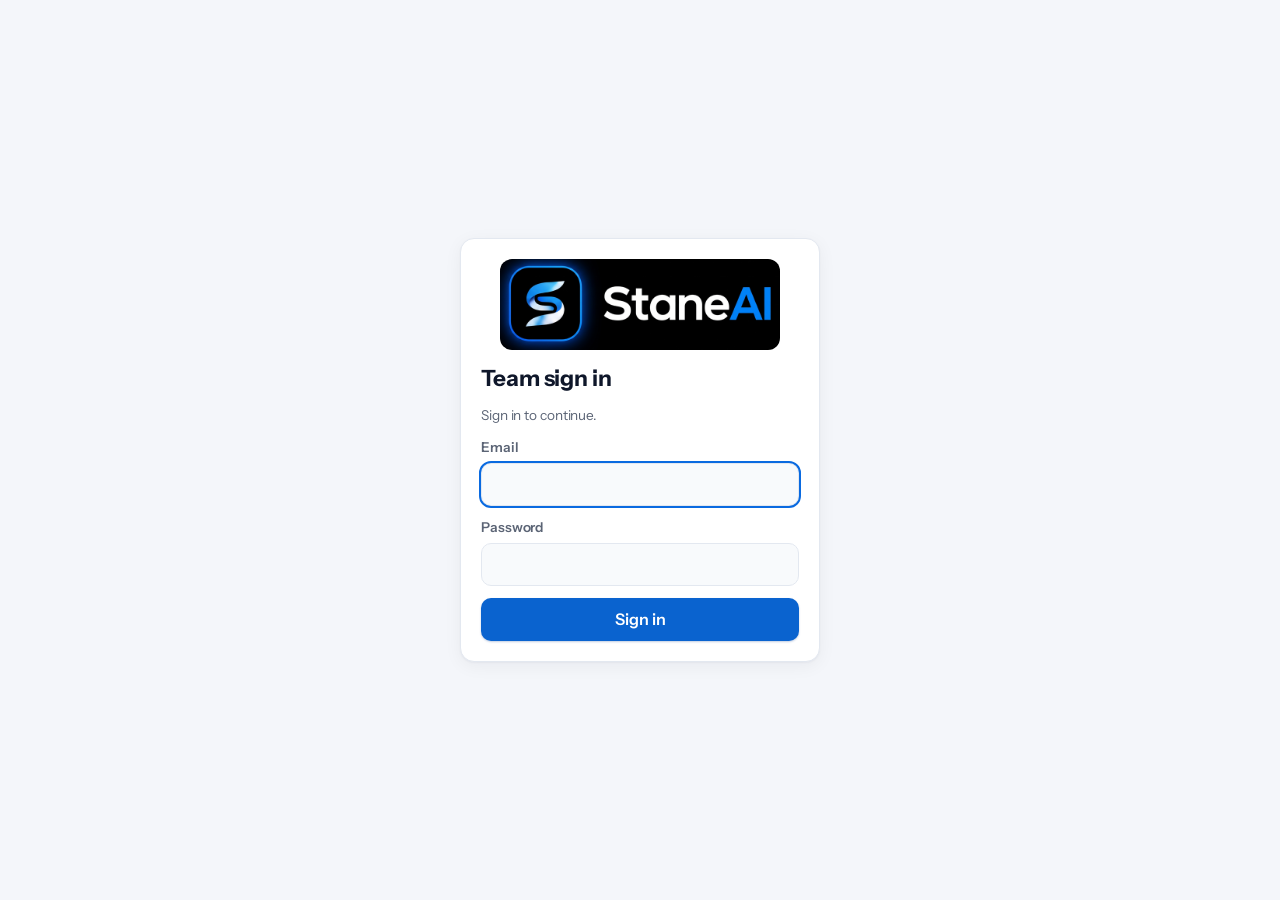
==== index.html @ ad6c3fd1 "Expenses: downloadable receipt per transaction and 60/40 partners split - Receipt button on every ex" ====
<!doctype html>
<html lang="en" data-page="admin" class="locked">
<head>
  <meta charset="utf-8">
  <meta name="viewport" content="width=device-width, initial-scale=1">
  <meta name="robots" content="noindex, nofollow">
  <title>Stane AI Team</title>
  <link rel="icon" type="image/png" href="favicon.png">
  <link rel="apple-touch-icon" href="apple-touch-icon.png">
  <meta name="theme-color" content="#030508">
  <link rel="preconnect" href="https://fonts.googleapis.com">
  <link rel="preconnect" href="https://fonts.gstatic.com" crossorigin>
  <link rel="stylesheet" href="https://fonts.googleapis.com/css2?family=Instrument+Sans:wght@400..700&display=swap">
  <link rel="stylesheet" href="style.css?v=35">
  <script src="team-key.js?v=35"></script>
  <script src="auth.js?v=35"></script>
</head>
<body>
  <header class="top">
    <div class="brand">
      <img src="logo-icon.png" alt="" width="44" height="44">
      <div>
        <h1>Stane AI Team</h1>
        <p class="tagline" id="todayLine"></p>
      </div>
    </div>
    <div class="stats">
      <div class="stat"><span class="stat-num" id="statCrossed">0</span><span class="stat-label">days crossed this month</span></div>
      <div class="stat"><span class="stat-num" id="statFixed">0</span><span class="stat-label">best fixed-task streak</span></div>
      <div class="stat"><span class="stat-num" id="statEnglish">0</span><span class="stat-label">English video streak</span></div>
    </div>
  </header>

  <nav class="tabs" role="tablist" aria-label="Sections">
    <button type="button" role="tab" id="tabBtnTeam" aria-controls="tabTeam" aria-selected="true" class="tab active">Assigned</button>
    <button type="button" role="tab" id="tabBtnBoard" aria-controls="tabBoard" aria-selected="false" class="tab">Team tasks</button>
    <button type="button" role="tab" id="tabBtnProjects" aria-controls="tabProjects" aria-selected="false" class="tab">Projects</button>
    <button type="button" role="tab" id="tabBtnLinks" aria-controls="tabLinks" aria-selected="false" class="tab">Company links</button>
    <button type="button" role="tab" id="tabBtnDocs" aria-controls="tabDocs" aria-selected="false" class="tab">Company documents</button>
    <button type="button" role="tab" id="tabBtnPartnerDocs" aria-controls="tabPartnerDocs" aria-selected="false" class="tab">Partners documents</button>
    <button type="button" role="tab" id="tabBtnKeys" aria-controls="tabKeys" aria-selected="false" class="tab">API keys</button>
    <button type="button" role="tab" id="tabBtnPrompts" aria-controls="tabPrompts" aria-selected="false" class="tab">Prompts</button>
    <button type="button" role="tab" id="tabBtnRepos" aria-controls="tabRepos" aria-selected="false" class="tab">GitHub</button>
    <button type="button" role="tab" id="tabBtnEmployees" aria-controls="tabEmployees" aria-selected="false" class="tab">Employees</button>
    <button type="button" role="tab" id="tabBtnInsta" aria-controls="tabInsta" aria-selected="false" class="tab">Instagram reference</button>
    <button type="button" role="tab" id="tabBtnIdeas" aria-controls="tabIdeas" aria-selected="false" class="tab">Ideas</button>
    <button type="button" role="tab" id="tabBtnExpenses" aria-controls="tabExpenses" aria-selected="false" class="tab">Expenses</button>
    <button type="button" role="tab" id="tabBtnSync" aria-controls="tabSync" aria-selected="false" class="tab">Sync</button>
    <span class="sync-chip off" id="syncChip">Sync off</span>
    <button type="button" role="tab" id="tabBtnCalendar" aria-controls="tabCalendar" aria-selected="false" class="tab tab-mini">Calendar</button>
    <button type="button" role="tab" id="tabBtnEnglish" aria-controls="tabEnglish" aria-selected="false" class="tab tab-mini">English</button>
  </nav>

  <p class="notice" id="notice" hidden></p>

  <!-- ===================== Calendar tab ===================== -->
  <main class="layout" id="tabCalendar" role="tabpanel" aria-labelledby="tabBtnCalendar" hidden>
    <section class="card calendar" aria-label="Calendar">
      <div class="cal-head">
        <button type="button" class="nav" id="prev" aria-label="Previous month">&#8249;</button>
        <h2 id="monthTitle"></h2>
        <button type="button" class="nav" id="next" aria-label="Next month">&#8250;</button>
        <button type="button" class="ghost-btn" id="goToday">Today</button>
      </div>
      <div class="weekdays" aria-hidden="true">
        <span>Sun</span><span>Mon</span><span>Tue</span><span>Wed</span><span>Thu</span><span>Fri</span><span>Sat</span>
      </div>
      <div class="grid" id="grid"></div>
    </section>

    <section class="card day" aria-label="Tasks for the selected day">
      <div class="day-head">
        <h2 id="dayTitle"></h2>
        <button type="button" class="cross-btn" id="crossBtn"></button>
      </div>
      <p class="hint" id="crossHint"></p>
      <div class="progress" aria-hidden="true"><div class="progress-bar" id="progressBar"></div></div>
      <p class="progress-text" id="progressText"></p>

      <h3>Fixed daily tasks</h3>
      <ul class="tasks" id="fixedList"></ul>
      <p class="empty" id="fixedEmpty">No fixed tasks yet. Add the things you want to do every day.</p>
      <form class="add" id="fixedForm" autocomplete="off">
        <input type="text" id="fixedInput" maxlength="200" placeholder="New fixed task (every day)" aria-label="New fixed daily task">
        <input type="time" id="fixedTime" aria-label="Time for the fixed task (optional)">
        <button type="submit">Add</button>
      </form>

      <h3>Tasks for this day</h3>
      <ul class="tasks" id="taskList"></ul>
      <p class="empty" id="empty">No tasks for this day yet.</p>
      <form class="add" id="addForm" autocomplete="off">
        <input type="text" id="taskInput" maxlength="200" placeholder="New task for this day" aria-label="New task for this day">
        <input type="time" id="taskTime" aria-label="Time for the task (optional)">
        <button type="submit">Add</button>
      </form>
    </section>
  </main>

  <!-- ===================== English tab ===================== -->
  <main class="layout" id="tabEnglish" role="tabpanel" aria-labelledby="tabBtnEnglish" hidden>
    <div class="col">
      <section class="card focus" aria-label="What to improve today">
        <h2>Improve today</h2>
        <p class="focus-from" id="focusFrom"></p>
        <p class="focus-text" id="focusText"></p>
        <p class="status" id="todayStatus"></p>
      </section>

      <section class="card" aria-label="Upload a video">
        <h2>Upload your speaking video</h2>
        <p class="hint">Speak for about 3 minutes, upload the video, then write what you should improve next time.</p>
        <form id="videoForm" class="video-form">
          <label>Date
            <input type="date" id="videoDate" required>
          </label>
          <label>Video file
            <input type="file" id="videoFile" accept="video/*">
          </label>
          <label>What to improve next time
            <textarea id="videoNotes" rows="4" maxlength="2000" placeholder="e.g. Speak slower. Stop saying 'basically'. Finish sentences."></textarea>
          </label>
          <div class="form-row">
            <button type="submit" class="primary-btn" id="videoSave">Save</button>
            <span class="form-msg" id="videoMsg" role="status"></span>
          </div>
        </form>
        <p class="hint" id="storageLine"></p>
      </section>
    </div>

    <section class="card" aria-label="Video history">
      <h2>History</h2>
      <ul class="history" id="history"></ul>
      <p class="empty" id="historyEmpty">No videos yet. Your first upload will appear here.</p>
    </section>
  </main>

  <!-- ===================== Team tab (admin) ===================== -->
  <main class="layout" id="tabTeam" role="tabpanel" aria-labelledby="tabBtnTeam">
    <div class="col">
      <section class="card" aria-label="Tasks assigned to you">
        <div class="card-head">
          <h2>Assigned to you</h2>
          <span class="count-pill"><strong id="tmMinePending">0</strong> pending</span>
        </div>
        <ul class="tasks" id="tmMineList"></ul>
        <p class="empty" id="tmMineEmpty">Nothing to do right now.</p>
        <h3>Done</h3>
        <ul class="tasks" id="tmMineDoneList"></ul>
        <p class="empty" id="tmMineDoneEmpty">Nothing finished yet.</p>
      </section>

      <section class="card" aria-label="Assign a task">
        <h2 id="tmAssignHead">Assign a task</h2>
        <form id="tmAssignForm" class="video-form" autocomplete="off">
          <label>Task
            <input type="text" id="tmAssignText" maxlength="200" placeholder="e.g. Finish the landing page copy" required>
          </label>
          <div class="field-row">
            <label>Due date (optional)
              <input type="date" id="tmAssignDue">
            </label>
            <label>Time (optional)
              <input type="time" id="tmAssignTime">
            </label>
          </div>
          <label>Details (optional)
            <textarea id="tmAssignNote" rows="2" maxlength="1000" placeholder="Anything they should know"></textarea>
          </label>
          <div class="form-row">
            <button type="submit" class="primary-btn">Assign</button>
          </div>
        </form>
      </section>

      <section class="card" aria-label="Tasks you assigned">
        <div class="card-head">
          <h2 id="tmSentHead">Assigned by you</h2>
          <span class="count-pill"><strong id="tmSentPending">0</strong> pending</span>
        </div>
        <ul class="tasks" id="tmSentList"></ul>
        <p class="empty" id="tmSentEmpty">No pending tasks.</p>
        <h3>Done</h3>
        <ul class="tasks" id="tmSentDoneList"></ul>
        <p class="empty" id="tmSentDoneEmpty">Nothing finished yet.</p>
      </section>
    </div>

    <div class="col">
      <section class="card" aria-label="Team sync">
        <h2>Team sync</h2>
        <p class="sync-status off" id="tmStatus" role="status"></p>
        <p class="hint">Tasks, ideas and expenses sync automatically for both of you after signing in.</p>
        <div class="form-row">
          <button type="button" class="ghost-btn" id="tmSyncNow" hidden>Sync now</button>
        </div>
      </section>

      <section class="card" aria-label="Names">
        <h2>Names</h2>
        <form id="tmNamesForm" class="video-form" autocomplete="off">
          <div class="field-row">
            <label>Your name
              <input type="text" id="tmNameAdmin" maxlength="40" placeholder="Admin">
            </label>
            <label>Partner's name
              <input type="text" id="tmNameMember" maxlength="40" placeholder="Partner">
            </label>
          </div>
          <div class="form-row">
            <button type="submit" class="primary-btn">Save names</button>
            <span class="form-msg" id="tmNamesMsg" role="status"></span>
          </div>
        </form>
      </section>
    </div>
  </main>

  <!-- ===================== Team tasks board ===================== -->
  <main class="ideas-wrap" id="tabBoard" role="tabpanel" aria-labelledby="tabBtnBoard" hidden>
    <section class="card board-add" aria-label="Add a team task">
      <h2>Add a team task</h2>
      <p class="hint">Both of you can add tasks here and change their status.</p>
      <form id="tmBoardForm" class="add board-form" autocomplete="off">
        <input type="text" id="tmBoardText" maxlength="200" placeholder="New team task" aria-label="New team task" required>
        <select id="tmBoardOwner" aria-label="Who will do it">
          <option value="both">Both</option>
          <option value="admin">Divyanshu</option>
          <option value="member">Mohit</option>
        </select>
        <input type="date" id="tmBoardDue" aria-label="Due date (optional)">
        <button type="submit">Add</button>
      </form>
    </section>
    <div class="board">
      <section class="card board-col todo" aria-labelledby="tmBoardHead_todo">
        <div class="card-head">
          <h2 id="tmBoardHead_todo">To do</h2>
          <span class="count-pill"><strong id="tmBoardTodoCount">0</strong></span>
        </div>
        <ul class="board-list" id="tmBoardTodo"></ul>
        <p class="empty" id="tmBoardTodoEmpty">Nothing here.</p>
      </section>
      <section class="card board-col doing" aria-labelledby="tmBoardHead_doing">
        <div class="card-head">
          <h2 id="tmBoardHead_doing">In progress</h2>
          <span class="count-pill"><strong id="tmBoardDoingCount">0</strong></span>
        </div>
        <ul class="board-list" id="tmBoardDoing"></ul>
        <p class="empty" id="tmBoardDoingEmpty">Nothing here.</p>
      </section>
      <section class="card board-col done" aria-labelledby="tmBoardHead_done">
        <div class="card-head">
          <h2 id="tmBoardHead_done">Done</h2>
          <span class="count-pill"><strong id="tmBoardDoneCount">0</strong></span>
        </div>
        <ul class="board-list" id="tmBoardDone"></ul>
        <p class="empty" id="tmBoardDoneEmpty">Nothing here.</p>
      </section>
    </div>
  </main>

  <!-- ===================== Projects ===================== -->
  <main class="ideas-wrap" id="tabProjects" role="tabpanel" aria-labelledby="tabBtnProjects" hidden>
    <div class="idea-filter" id="tmProjView" role="group" aria-label="Show">
      <button type="button" data-view="list" class="active" aria-pressed="true">Projects</button>
      <button type="button" data-view="tasks" aria-pressed="false">Project tasks</button>
    </div>
    <section class="card board-add" id="tmProjAddCard" aria-label="Projects">
      <div class="card-head">
        <h2>Projects</h2>
        <span class="count-pill"><strong id="tmProjCount">0</strong> projects</span>
      </div>
      <p class="hint" id="tmProjHint">Every project with its direct link. Open "Project tasks" to see and add tasks under each project.</p>
      <form id="tmProjForm" class="add board-form" autocomplete="off">
        <input type="text" id="tmProjName" maxlength="80" placeholder="New project name" aria-label="New project name" required>
        <input type="text" id="tmProjNote" maxlength="1000" placeholder="Description (optional)" aria-label="Description (optional)">
        <button type="submit">Add project</button>
      </form>
    </section>
    <div class="projects-grid" id="tmProjList"></div>
    <p class="empty" id="tmProjEmpty">No projects yet.</p>
  </main>

  <!-- ===================== Company links ===================== -->
  <main class="ideas-wrap" id="tabLinks" role="tabpanel" aria-labelledby="tabBtnLinks" hidden>
    <section class="card board-add" aria-label="Add a link">
      <div class="card-head">
        <h2>Company links</h2>
        <span class="count-pill"><strong id="tmLinkCount">0</strong> links</span>
      </div>
      <form id="tmLinkForm" class="add board-form" autocomplete="off">
        <input type="text" id="tmLinkTitle" maxlength="80" placeholder="Name, e.g. Instagram" aria-label="Link name" required>
        <input type="text" id="tmLinkUrl" maxlength="500" placeholder="https://…" aria-label="Link address" required>
        <input type="text" id="tmLinkGroup" maxlength="40" list="tmLinkGroups" placeholder="Group (optional)" aria-label="Group (optional)">
        <datalist id="tmLinkGroups"></datalist>
        <button type="submit">Add link</button>
      </form>
      <p class="form-msg" id="tmLinkMsg" role="status"></p>
    </section>
    <div class="links-grid" id="tmLinkList"></div>
    <p class="empty" id="tmLinkEmpty">No links yet. Add websites, social pages, tools and drives here.</p>
  </main>

  <!-- ===================== Documents ===================== -->
  <main class="layout docs-layout" id="tabDocs" role="tabpanel" aria-labelledby="tabBtnDocs" hidden>
    <section class="card" aria-label="Add a document">
      <h2>Add a company document</h2>
      <p class="hint">Upload a file (up to 10 MB), save a link, or write a note. Files are kept in your private team data on GitHub.</p>
      <form id="tmDocForm" class="video-form" autocomplete="off">
        <label>Title
          <input type="text" id="tmDocTitle" maxlength="120" placeholder="e.g. Company registration, Pitch deck" required>
        </label>
        <label>File (optional)
          <input type="file" id="tmDocFile">
        </label>
        <label>Link (optional)
          <input type="text" id="tmDocUrl" maxlength="500" placeholder="https://drive.google.com/…">
        </label>
        <label>Note (optional)
          <textarea id="tmDocNote" rows="3" maxlength="5000" placeholder="Details, where the original is kept…"></textarea>
        </label>
        <div class="form-row">
          <button type="submit" class="primary-btn" id="tmDocBtn">Save document</button>
          <span class="form-msg" id="tmDocMsg" role="status"></span>
        </div>
      </form>
    </section>
    <section class="card" aria-label="Company documents">
      <div class="card-head">
        <h2>Company documents</h2>
        <span class="count-pill"><strong id="tmDocCount">0</strong></span>
      </div>
      <ul class="board-list doc-list" id="tmDocList"></ul>
      <p class="empty" id="tmDocEmpty">No documents yet.</p>
    </section>
  </main>

  <!-- ===================== Partners documents ===================== -->
  <main class="ideas-wrap" id="tabPartnerDocs" role="tabpanel" aria-labelledby="tabBtnPartnerDocs" hidden>
    <p class="hint">Files up to 10 MB, links or notes. Kept in the private team data on GitHub; both of you can see them.</p>
    <div class="partner-docs">
      <section class="card" aria-label="Mohit Mummy Docs">
        <div class="card-head">
          <h2>Mohit Mummy Docs</h2>
          <span class="count-pill"><strong id="mmDocCount">0</strong></span>
        </div>
        <form id="mmDocForm" class="video-form" autocomplete="off">
          <label>Title
            <input type="text" id="mmDocTitle" maxlength="120" placeholder="e.g. Aadhaar card, PAN card" required>
          </label>
          <label>File (optional)
            <input type="file" id="mmDocFile">
          </label>
          <label>Link (optional)
            <input type="text" id="mmDocUrl" maxlength="500" placeholder="https://drive.google.com/…">
          </label>
          <label>Note (optional)
            <textarea id="mmDocNote" rows="2" maxlength="5000"></textarea>
          </label>
          <div class="form-row">
            <button type="submit" class="primary-btn" id="mmDocBtn">Save document</button>
            <span class="form-msg" id="mmDocMsg" role="status"></span>
          </div>
        </form>
        <ul class="board-list doc-list" id="mmDocList"></ul>
        <p class="empty" id="mmDocEmpty">No documents yet.</p>
      </section>
      <section class="card" aria-label="Divyu Mummy Docs">
        <div class="card-head">
          <h2>Divyu Mummy Docs</h2>
          <span class="count-pill"><strong id="dmDocCount">0</strong></span>
        </div>
        <form id="dmDocForm" class="video-form" autocomplete="off">
          <label>Title
            <input type="text" id="dmDocTitle" maxlength="120" placeholder="e.g. Aadhaar card, PAN card" required>
          </label>
          <label>File (optional)
            <input type="file" id="dmDocFile">
          </label>
          <label>Link (optional)
            <input type="text" id="dmDocUrl" maxlength="500" placeholder="https://drive.google.com/…">
          </label>
          <label>Note (optional)
            <textarea id="dmDocNote" rows="2" maxlength="5000"></textarea>
          </label>
          <div class="form-row">
            <button type="submit" class="primary-btn" id="dmDocBtn">Save document</button>
            <span class="form-msg" id="dmDocMsg" role="status"></span>
          </div>
        </form>
        <ul class="board-list doc-list" id="dmDocList"></ul>
        <p class="empty" id="dmDocEmpty">No documents yet.</p>
      </section>
    </div>
  </main>

  <!-- ===================== API keys (shared, plain text) ===================== -->
  <main class="layout keys-layout" id="tabKeys" role="tabpanel" aria-labelledby="tabBtnKeys" hidden>
    <section class="card" aria-label="Add an API key">
      <h2 id="akFormHead">Add an API key</h2>
      <p class="hint">Shared with both of you. Keys are saved in plain text in the private team data repo, so keep only free keys here.</p>
      <form id="akForm" class="video-form" autocomplete="off">
        <label>Whose key
          <select id="akOwner">
            <option value="admin">Divyanshu</option>
            <option value="member">Mohit</option>
          </select>
        </label>
        <label>Service / name
          <input type="text" id="akName" maxlength="80" placeholder="e.g. Gemini, OpenWeather, Mapbox" required>
        </label>
        <label>API key
          <textarea id="akKey" rows="2" maxlength="4000" spellcheck="false" autocomplete="off" required></textarea>
        </label>
        <div class="idea-opts">
          <label>Env variable (optional)
            <input type="text" id="akEnv" maxlength="80" placeholder="GEMINI_API_KEY" spellcheck="false">
          </label>
          <label>Used in (optional)
            <input type="text" id="akProject" maxlength="80" placeholder="App or project name" list="akProjectList">
          </label>
        </div>
        <datalist id="akProjectList"></datalist>
        <label>Dashboard link (optional)
          <input type="url" id="akLink" maxlength="500" placeholder="https://…">
        </label>
        <div class="idea-opts">
          <label>Free limit (optional)
            <input type="text" id="akLimit" maxlength="80" placeholder="e.g. 1,500 requests/day">
          </label>
          <label>Expires on (optional)
            <input type="date" id="akExpiry">
          </label>
        </div>
        <label>Notes (optional)
          <textarea id="akNote" rows="2" maxlength="1000" placeholder="Account used, restrictions…"></textarea>
        </label>
        <div class="form-row">
          <button type="submit" class="primary-btn" id="akSave">Save key</button>
          <button type="button" class="ghost-btn" id="akCancel" hidden>Cancel edit</button>
          <span class="form-msg" id="akMsg" role="status"></span>
        </div>
      </form>
      <details class="ak-bulk">
        <summary>Paste many at once</summary>
        <form id="akBulkForm" class="video-form" autocomplete="off">
          <label>Whose keys
            <select id="akBulkOwner">
              <option value="admin">Divyanshu</option>
              <option value="member">Mohit</option>
            </select>
          </label>
          <label>One key per line, as <code>name = key</code>
            <textarea id="akBulkText" rows="6" maxlength="20000" spellcheck="false" placeholder="groq = gsk_…&#10;tavily = tvly-…"></textarea>
          </label>
          <div class="form-row">
            <button type="submit" class="primary-btn">Add all</button>
            <span class="form-msg" id="akBulkMsg" role="status"></span>
          </div>
        </form>
      </details>
    </section>

    <section class="card" aria-label="Saved API keys">
      <div class="card-head">
        <h2>Saved keys</h2>
        <span class="count-pill"><strong id="akCount">0</strong> saved</span>
      </div>
      <div class="ak-tools">
        <input type="search" id="akSearch" placeholder="Search name, project, notes…" aria-label="Search API keys">
        <select id="akOwnerFilter" aria-label="Show whose keys">
          <option value="">Everyone's keys</option>
          <option value="admin">Divyanshu's keys</option>
          <option value="member">Mohit's keys</option>
        </select>
        <select id="akFilter" aria-label="Filter by project"></select>
        <button type="button" class="ghost-btn" id="akMask" aria-pressed="false">Hide keys</button>
        <button type="button" class="ghost-btn" id="akCopyEnv">Copy as .env</button>
      </div>
      <p class="form-msg" id="akToolMsg" role="status"></p>
      <ul class="row-list" id="akList"></ul>
      <p class="empty" id="akEmpty">No API keys saved yet.</p>
    </section>
  </main>

  <!-- ===================== Prompts (shared) ===================== -->
  <main class="layout split-layout" id="tabPrompts" role="tabpanel" aria-labelledby="tabBtnPrompts" hidden>
    <section class="card" aria-label="Add a prompt">
      <h2 id="pmHead">Add a prompt</h2>
      <p class="hint">Important prompts, shared by both of you.</p>
      <form id="pmForm" class="video-form" autocomplete="off">
        <label>Title
          <input type="text" id="pmTitle" maxlength="120" placeholder="e.g. App store description writer" required>
        </label>
        <label>Markdown file (optional)
          <input type="file" id="pmFile" accept=".md,.markdown,.txt,text/markdown,text/plain">
        </label>
        <p class="hint pm-file-hint">Upload a .md file to fill the prompt below. An empty title is taken from the file.</p>
        <label>Prompt
          <textarea id="pmText" rows="8" maxlength="100000" required></textarea>
        </label>
        <label>Category (optional)
          <input type="text" id="pmGroup" maxlength="60" placeholder="Coding, Marketing, Design…" list="pmGroupList">
        </label>
        <datalist id="pmGroupList"></datalist>
        <label>Notes (optional)
          <textarea id="pmNote" rows="2" maxlength="1000" placeholder="Which model works best, when to use it…"></textarea>
        </label>
        <div class="form-row">
          <button type="submit" class="primary-btn" id="pmSave">Save prompt</button>
          <button type="button" class="ghost-btn" id="pmCancel" hidden>Cancel edit</button>
          <span class="form-msg" id="pmMsg" role="status"></span>
        </div>
      </form>
    </section>
    <section class="card" aria-label="Saved prompts">
      <div class="card-head">
        <h2>Saved prompts</h2>
        <span class="count-pill"><strong id="pmCount">0</strong> saved</span>
      </div>
      <div class="ak-tools">
        <input type="search" id="pmSearch" placeholder="Search prompts…" aria-label="Search prompts">
        <select id="pmFilter" aria-label="Filter by category"></select>
      </div>
      <ul class="row-list" id="pmList"></ul>
      <p class="empty" id="pmEmpty">No prompts saved yet.</p>
    </section>
  </main>

  <!-- ===================== GitHub repos (shared) ===================== -->
  <main class="layout split-layout" id="tabRepos" role="tabpanel" aria-labelledby="tabBtnRepos" hidden>
    <section class="card" aria-label="Add a repository">
      <h2 id="ghHead">Add a repository</h2>
      <p class="hint">Repos that make Claude more powerful, sorted by what they are used for.</p>
      <form id="ghForm" class="video-form" autocomplete="off">
        <label>Repository link
          <input type="text" id="ghUrl" maxlength="300" placeholder="https://github.com/owner/repo" required spellcheck="false">
        </label>
        <label>Name (optional)
          <input type="text" id="ghName" maxlength="100" placeholder="Taken from the link if left empty">
        </label>
        <label>What it is (optional)
          <textarea id="ghNote" rows="2" maxlength="1000" placeholder="What this repo is for…"></textarea>
        </label>
        <div class="idea-opts">
          <label>Category
            <input type="text" id="ghGroup" maxlength="60" placeholder="Web design, Security…" list="ghGroupList">
          </label>
          <label>Main branch (optional)
            <input type="text" id="ghBranch" maxlength="60" placeholder="main" spellcheck="false">
          </label>
          <label>Visibility
            <select id="ghVis">
              <option value="private">Private</option>
              <option value="public">Public</option>
            </select>
          </label>
        </div>
        <datalist id="ghGroupList"></datalist>
        <div class="form-row">
          <button type="submit" class="primary-btn" id="ghSave">Save repo</button>
          <button type="button" class="ghost-btn" id="ghCancel" hidden>Cancel edit</button>
          <span class="form-msg" id="ghMsg" role="status"></span>
        </div>
      </form>
    </section>
    <section class="card" aria-label="Saved repositories">
      <div class="card-head">
        <h2>Repositories</h2>
        <span class="count-pill"><strong id="ghCount">0</strong> saved</span>
      </div>
      <div class="ak-tools">
        <input type="search" id="ghSearch" placeholder="Search repos…" aria-label="Search repositories">
        <select id="ghFilter" aria-label="Filter by category"></select>
      </div>
      <ul class="row-groups" id="ghList"></ul>
      <p class="empty" id="ghEmpty">No repositories saved yet.</p>
    </section>
  </main>

  <!-- ===================== Instagram reference content (shared) ===================== -->
  <main class="layout split-layout" id="tabInsta" role="tabpanel" aria-labelledby="tabBtnInsta" hidden>
    <section class="card" aria-label="Add an Instagram reference">
      <h2 id="igHead">Add Instagram reference</h2>
      <p class="hint">Paste the reel or post link and pick a category. Shared by both of you.</p>
      <form id="igForm" class="video-form" autocomplete="off">
        <label>Instagram link
          <input type="text" id="igUrl" maxlength="500" placeholder="https://www.instagram.com/reel/…" required spellcheck="false">
        </label>
        <label>Category
          <select id="igGroup"></select>
        </label>
        <label id="igNewWrap" hidden>New category name
          <input type="text" id="igNew" maxlength="40" placeholder="e.g. Product demo">
        </label>
        <div class="form-row">
          <button type="submit" class="primary-btn" id="igSave">Save link</button>
          <button type="button" class="ghost-btn" id="igCancel" hidden>Cancel edit</button>
          <span class="form-msg" id="igMsg" role="status"></span>
        </div>
      </form>
    </section>
    <section class="card" aria-label="Saved Instagram references">
      <div class="card-head">
        <h2>Instagram reference content</h2>
        <span class="count-pill"><strong id="igCount">0</strong> saved</span>
      </div>
      <div class="ak-tools">
        <input type="search" id="igSearch" placeholder="Search links…" aria-label="Search Instagram links">
        <select id="igFilter" aria-label="Filter by category"></select>
      </div>
      <ul class="row-groups" id="igList"></ul>
      <p class="empty" id="igEmpty">No Instagram links saved yet.</p>
    </section>
  </main>

  <!-- ===================== Employees (shared) ===================== -->
  <main class="layout split-layout" id="tabEmployees" role="tabpanel" aria-labelledby="tabBtnEmployees" hidden>
    <section class="card" aria-label="Add an employee">
      <h2 id="emHead">Add an employee</h2>
      <form id="emForm" class="video-form" autocomplete="off">
        <label>Full name
          <input type="text" id="emName" maxlength="100" required>
        </label>
        <label>Gmail id
          <input type="text" id="emGmail" maxlength="120" placeholder="name@gmail.com" spellcheck="false">
        </label>
        <p class="hint">For each one, type the username or paste the full link.</p>
        <div class="idea-opts">
          <label>Instagram
            <input type="text" id="emInsta" maxlength="200" placeholder="@username or link" spellcheck="false">
          </label>
          <label>LinkedIn
            <input type="text" id="emLinkedin" maxlength="200" placeholder="username or link" spellcheck="false">
          </label>
        </div>
        <div class="idea-opts">
          <label>X (Twitter)
            <input type="text" id="emX" maxlength="200" placeholder="@username or link" spellcheck="false">
          </label>
          <label>Facebook
            <input type="text" id="emFacebook" maxlength="200" placeholder="username or link" spellcheck="false">
          </label>
        </div>
        <label>Reddit
          <input type="text" id="emReddit" maxlength="200" placeholder="u/username or link" spellcheck="false">
        </label>
        <div class="form-row">
          <button type="submit" class="primary-btn" id="emSave">Save employee</button>
          <button type="button" class="ghost-btn" id="emCancel" hidden>Cancel edit</button>
          <span class="form-msg" id="emMsg" role="status"></span>
        </div>
      </form>
    </section>
    <section class="card" aria-label="Employees">
      <div class="card-head">
        <h2>Employees</h2>
        <span class="count-pill"><strong id="emCount">0</strong> people</span>
      </div>
      <div class="ak-tools">
        <input type="search" id="emSearch" placeholder="Search by name or id…" aria-label="Search employees">
      </div>
      <ul class="row-list emp-list" id="emList"></ul>
      <p class="empty" id="emEmpty">No employees added yet.</p>
    </section>
  </main>

  <!-- ===================== Ideas tab ===================== -->
  <main class="ideas-wrap" id="tabIdeas" role="tabpanel" aria-labelledby="tabBtnIdeas" hidden>
    <div class="idea-filter" role="group" aria-label="Show ideas">
      <button type="button" data-cat="startup" class="active" aria-pressed="true">Startup ideas</button>
      <button type="button" data-cat="app" aria-pressed="false">App ideas</button>
    </div>
    <div class="ideas-board">
      <section class="card idea-col" aria-labelledby="tmIdeaHeadAdmin">
        <h2 id="tmIdeaHeadAdmin">Admin</h2>
        <form class="idea-form" id="tmIdeaFormAdmin" autocomplete="off">
          <textarea id="tmIdeaInputAdmin" rows="2" maxlength="1000" placeholder="Write an idea…" aria-label="New idea"></textarea>
          <div class="idea-opts">
            <label>Which idea
              <select id="tmIdeaCatAdmin">
                <option value="startup">Startup idea</option>
                <option value="app">App idea</option>
              </select>
            </label>
            <label>Reminder (optional)
              <input type="datetime-local" id="tmIdeaRemindAdmin">
            </label>
          </div>
          <button type="submit" class="primary-btn">Add idea</button>
        </form>
        <ul class="ideas" id="tmIdeasAdmin"></ul>
        <p class="empty" id="tmIdeaEmptyAdmin">No ideas yet.</p>
      </section>
      <section class="card idea-col" aria-labelledby="tmIdeaHeadMember">
        <h2 id="tmIdeaHeadMember">Partner</h2>
        <form class="idea-form" id="tmIdeaFormMember" autocomplete="off">
          <textarea id="tmIdeaInputMember" rows="2" maxlength="1000" placeholder="Write an idea…" aria-label="New idea"></textarea>
          <div class="idea-opts">
            <label>Which idea
              <select id="tmIdeaCatMember">
                <option value="startup">Startup idea</option>
                <option value="app">App idea</option>
              </select>
            </label>
            <label>Reminder (optional)
              <input type="datetime-local" id="tmIdeaRemindMember">
            </label>
          </div>
          <button type="submit" class="primary-btn">Add idea</button>
        </form>
        <ul class="ideas" id="tmIdeasMember"></ul>
        <p class="empty" id="tmIdeaEmptyMember">No ideas yet.</p>
      </section>
    </div>
  </main>

  <!-- ===================== Expenses ===================== -->
  <main class="layout exp-layout" id="tabExpenses" role="tabpanel" aria-labelledby="tabBtnExpenses" hidden>
    <div class="col">
      <section class="card balance-card" aria-label="Balance">
        <p class="balance-label">Balance between you two</p>
        <p class="balance-amount" id="tmExpBalance">All settled</p>
        <p class="hint" id="tmExpBalanceSub"></p>
      </section>

      <section class="card" aria-label="Add an expense">
        <h2>Add an expense</h2>
        <form id="tmExpForm" class="video-form" autocomplete="off">
          <div class="field-row">
            <label>Amount (₹)
              <input type="number" id="tmExpAmount" min="0.01" step="0.01" inputmode="decimal" placeholder="0" required>
            </label>
            <label>Date
              <input type="date" id="tmExpDate" required>
            </label>
          </div>
          <label>What for
            <input type="text" id="tmExpWhat" maxlength="120" placeholder="e.g. Domain renewal, lunch, ads" required>
          </label>
          <div class="field-row">
            <label>Paid by
              <select id="tmExpPaidBy">
                <option value="admin">Divyanshu</option>
                <option value="member">Mohit</option>
              </select>
            </label>
            <label>How to split
              <select id="tmExpSplit">
                <option value="half">Split equally</option>
                <option value="partners">Partners decided (Divyanshu 60% · Mohit 40%)</option>
                <option value="payer">Only for the payer (personal)</option>
                <option value="other">Fully for the other person</option>
                <option value="settle">Paying back money owed</option>
              </select>
            </label>
          </div>
          <div class="form-row">
            <button type="submit" class="primary-btn">Add expense</button>
            <span class="form-msg" id="tmExpMsg" role="status"></span>
          </div>
        </form>
      </section>
    </div>

    <section class="card" aria-label="Expenses by month">
      <div class="cal-head">
        <button type="button" class="nav" id="tmExpPrev" aria-label="Previous month">&#8249;</button>
        <h2 id="tmExpMonthTitle"></h2>
        <button type="button" class="nav" id="tmExpNext" aria-label="Next month">&#8250;</button>
      </div>
      <div class="team-stats">
        <div class="stat"><span class="stat-num" id="tmExpTotal">₹0</span><span class="stat-label">spent this month</span></div>
        <div class="stat"><span class="stat-num" id="tmExpPaidAdmin">₹0</span><span class="stat-label" id="tmExpPaidAdminLabel">paid by Divyanshu</span></div>
        <div class="stat"><span class="stat-num" id="tmExpPaidMember">₹0</span><span class="stat-label" id="tmExpPaidMemberLabel">paid by Mohit</span></div>
      </div>
      <ul class="tasks exp-list" id="tmExpList"></ul>
      <p class="empty" id="tmExpEmpty">No expenses this month.</p>
    </section>
  </main>

  <!-- ===================== Sync tab ===================== -->
  <main class="layout" id="tabSync" role="tabpanel" aria-labelledby="tabBtnSync" hidden>
    <section class="card" aria-label="Sync between devices">
      <h2>Sync phone and laptop</h2>
      <p class="sync-status off" id="syncStatus" role="status"></p>
      <p class="hint">Tasks, fixed tasks, streaks, crossed days and English notes are synced through your private GitHub repository. Videos are never uploaded; each video stays only on the device where you added it.</p>
      <form id="syncForm" class="video-form" autocomplete="off">
        <label>GitHub access token for this device
          <input type="password" id="syncToken" autocomplete="off" spellcheck="false" placeholder="Paste the token here">
        </label>
        <div class="form-row">
          <button type="submit" class="primary-btn">Connect</button>
          <button type="button" class="ghost-btn" id="syncNow" hidden>Sync now</button>
          <button type="button" class="ghost-btn" id="syncOff" hidden>Turn off on this device</button>
        </div>
      </form>
    </section>

    <section class="card" aria-label="How to create the token">
      <h2>How to get the token</h2>
      <ol class="steps">
        <li>Open GitHub and sign in to your personal account.</li>
        <li>Go to Settings, then Developer settings, then Personal access tokens, then Fine-grained tokens, and choose Generate new token.</li>
        <li>Set <strong>Resource owner</strong> to <strong>StaneAI-in</strong>. Under Repository access choose "Only select repositories" and pick <strong>stane-ai-self-fix-data</strong>.</li>
        <li>Under Permissions, Repository permissions, set <strong>Contents</strong> to "Read and write". Leave everything else as it is.</li>
        <li>Generate the token, copy it, and paste it on this page. Do the same on your phone.</li>
      </ol>
      <p class="hint">The token is saved only in this browser. When it expires, sync stops until you paste a new one; your data on this device is not affected.</p>
    </section>
  </main>

  <script src="app.js?v=35"></script>
  <script src="team.js?v=35"></script>
</body>
</html>
---- style.css ----
:root {
  --bg: #f2f6fc;
  --panel: #ffffff;
  --text: #0b1220;
  --muted: #5b6678;
  --line: #dfe6f1;
  --accent: #0a74e6;
  --accent-2: #2f9bff;
  --accent-soft: #e6f1ff;
  --accent-text: #ffffff;
  --cross: #dc2626;
  --done: #16a34a;
  --warn: #b45309;
  --streak: #ea580c;
  --streak-soft: #fff1e6;
  --cell: #f7faff;
  --cell-hover: #e6f1ff;
  --glow: rgba(0, 128, 248, 0.25);
  --shadow: 0 1px 2px rgba(10, 30, 60, 0.05), 0 8px 24px rgba(10, 30, 60, 0.07);
}

@media (prefers-color-scheme: dark) {
  :root {
    --bg: #030508;
    --panel: #0b0f16;
    --text: #eaf2ff;
    --muted: #8b97ab;
    --line: #1b2433;
    --accent: #1f8bff;
    --accent-2: #5cb2ff;
    --accent-soft: #0b2240;
    --accent-text: #ffffff;
    --cross: #f87171;
    --done: #4ade80;
    --warn: #fbbf24;
    --streak: #fb923c;
    --streak-soft: #3a2616;
    --cell: #0f1520;
    --cell-hover: #13284a;
    --glow: rgba(0, 128, 248, 0.45);
    --shadow: 0 1px 2px rgba(0, 0, 0, 0.4), 0 8px 24px rgba(0, 0, 0, 0.35);
  }
}

* { box-sizing: border-box; }
[hidden] { display: none !important; }

body {
  margin: 0;
  background: var(--bg);
  color: var(--text);
  font-family: system-ui, -apple-system, "Segoe UI", Roboto, sans-serif;
  line-height: 1.45;
}

button, input, textarea { font: inherit; color: inherit; }
button { cursor: pointer; }
h2 { margin: 0; font-size: 1.15rem; }
h3 {
  margin: 20px 0 8px;
  font-size: 0.8rem;
  text-transform: uppercase;
  letter-spacing: 0.08em;
  color: var(--muted);
}

/* ---------- Header ---------- */
.top {
  max-width: 1140px;
  margin: 0 auto;
  padding: 22px 16px 12px;
  display: flex;
  flex-wrap: wrap;
  align-items: center;
  justify-content: space-between;
  gap: 16px;
}
.brand { display: flex; align-items: center; gap: 12px; }
.brand img { display: block; border-radius: 12px; }
.brand h1 {
  margin: 0;
  font-size: 1.45rem;
  letter-spacing: 0.01em;
  background: linear-gradient(90deg, var(--accent), var(--accent-2));
  -webkit-background-clip: text;
  background-clip: text;
  color: transparent;
}
.tagline { margin: 0; color: var(--muted); font-size: 0.9rem; }

.stats { display: flex; flex-wrap: wrap; gap: 10px; }
.stat {
  background: var(--panel);
  border: 1px solid var(--line);
  border-radius: 12px;
  padding: 8px 14px;
  display: flex;
  align-items: baseline;
  gap: 8px;
  box-shadow: var(--shadow);
}
.stat-num { font-size: 1.25rem; font-weight: 700; color: var(--accent); }
.stat-label { font-size: 0.8rem; color: var(--muted); }

/* ---------- Tabs ---------- */
.tabs {
  max-width: 1140px;
  margin: 0 auto;
  padding: 0 16px;
  display: flex;
  gap: 6px;
}
.tab {
  background: transparent;
  border: 1px solid transparent;
  border-radius: 10px;
  padding: 8px 18px;
  font-weight: 600;
  color: var(--muted);
}
.tab:hover { background: var(--accent-soft); color: var(--text); }
.tab.active {
  /* Deep blues so the white label stays readable (4.5:1+) in both themes. */
  background: linear-gradient(90deg, #0a5cc2, #0b6bd6);
  color: #ffffff;
}

.notice {
  max-width: 1108px;
  margin: 12px auto 0;
  padding: 10px 14px;
  border: 1px solid var(--cross);
  border-radius: 10px;
  color: var(--cross);
  font-size: 0.9rem;
}

/* ---------- Layout ---------- */
.layout {
  max-width: 1140px;
  margin: 0 auto;
  padding: 14px 16px 40px;
  display: grid;
  grid-template-columns: minmax(0, 1.45fr) minmax(0, 1fr);
  gap: 16px;
  align-items: start;
}
#tabEnglish { grid-template-columns: minmax(0, 1fr) minmax(0, 1.2fr); }
.col { display: flex; flex-direction: column; gap: 16px; min-width: 0; }

.card {
  background: var(--panel);
  border: 1px solid var(--line);
  border-radius: 16px;
  padding: 18px;
  box-shadow: var(--shadow);
  min-width: 0;
}

/* ---------- Calendar ---------- */
.cal-head { display: flex; align-items: center; gap: 8px; margin-bottom: 14px; }
.cal-head h2 { flex: 1; text-align: center; }

.nav, .ghost-btn {
  background: var(--cell);
  border: 1px solid var(--line);
  border-radius: 10px;
  height: 36px;
}
.nav { width: 36px; font-size: 1.3rem; line-height: 1; }
.ghost-btn { padding: 0 12px; font-size: 0.9rem; }
.nav:hover, .ghost-btn:hover { background: var(--cell-hover); }

.weekdays, .grid { display: grid; grid-template-columns: repeat(7, minmax(0, 1fr)); gap: 6px; }
.weekdays { margin-bottom: 6px; }
.weekdays span { text-align: center; font-size: 0.75rem; color: var(--muted); text-transform: uppercase; letter-spacing: 0.06em; }

.cell {
  position: relative;
  aspect-ratio: 1 / 1;
  min-height: 44px;
  background: var(--cell);
  border: 1px solid var(--line);
  border-radius: 10px;
  padding: 6px 7px;
  display: flex;
  flex-direction: column;
  justify-content: space-between;
  align-items: flex-start;
  text-align: left;
  overflow: hidden;
  transition: background 0.12s, transform 0.12s;
}
.cell:hover { background: var(--cell-hover); transform: translateY(-1px); }
.cell.blank { visibility: hidden; }
.cell .num { font-weight: 600; font-size: 0.95rem; }
.cell .count { font-size: 0.72rem; color: var(--muted); }
.cell .count.all-done { color: var(--done); font-weight: 600; }
.cell.future .num { color: var(--muted); }
.cell.today { border-color: var(--accent); border-width: 2px; background: var(--accent-soft); }
.cell.today .num { color: var(--accent); }
.cell.selected { outline: 2px solid var(--accent); outline-offset: 1px; }

/* The big X drawn over a crossed-off date */
.cell.crossed::after {
  content: "";
  position: absolute;
  inset: 0;
  pointer-events: none;
  background:
    linear-gradient(to top right, transparent calc(50% - 1.5px), var(--cross) calc(50% - 1.5px), var(--cross) calc(50% + 1.5px), transparent calc(50% + 1.5px)),
    linear-gradient(to bottom right, transparent calc(50% - 1.5px), var(--cross) calc(50% - 1.5px), var(--cross) calc(50% + 1.5px), transparent calc(50% + 1.5px));
}
.cell.crossed .num, .cell.crossed .count { opacity: 0.55; }

/* ---------- Day panel ---------- */
.day-head { display: flex; align-items: center; justify-content: space-between; gap: 8px; flex-wrap: wrap; }

.cross-btn {
  border: 1px solid var(--cross);
  background: transparent;
  color: var(--cross);
  border-radius: 10px;
  padding: 6px 12px;
  font-size: 0.9rem;
  font-weight: 600;
}
.cross-btn:hover:not(:disabled) { background: var(--cross); color: var(--panel); }
.cross-btn:disabled { opacity: 0.4; cursor: not-allowed; }

.hint { margin: 6px 0 10px; color: var(--muted); font-size: 0.85rem; }

.progress { height: 8px; background: var(--cell); border: 1px solid var(--line); border-radius: 999px; overflow: hidden; }
.progress-bar { height: 100%; width: 0; background: linear-gradient(90deg, var(--accent), var(--accent-2)); transition: width 0.2s; }
.progress-text { margin: 6px 0 0; font-size: 0.8rem; color: var(--muted); }

.add { display: flex; gap: 8px; margin-top: 8px; flex-wrap: wrap; }
.add input[type="text"] { flex: 1 1 150px; min-width: 0; }
.add input[type="time"] { flex: 0 0 auto; }
.add input, .video-form input, .video-form textarea {
  background: var(--cell);
  border: 1px solid var(--line);
  border-radius: 10px;
  padding: 9px 10px;
}
.add input:focus, .video-form input:focus, .video-form textarea:focus { outline: 2px solid var(--accent); outline-offset: 0; }
.add button, .primary-btn {
  background: linear-gradient(90deg, var(--accent), var(--accent-2));
  color: var(--accent-text);
  border: 0;
  border-radius: 10px;
  padding: 9px 16px;
  font-weight: 600;
}
.add button:hover, .primary-btn:hover { filter: brightness(1.08); }

.tasks { list-style: none; margin: 0; padding: 0; display: flex; flex-direction: column; gap: 6px; }
.tasks li {
  display: flex;
  align-items: center;
  gap: 10px;
  background: var(--cell);
  border: 1px solid var(--line);
  border-radius: 10px;
  padding: 8px 10px;
}
.tasks input[type="checkbox"] { width: 18px; height: 18px; accent-color: var(--done); flex: none; }
.tasks .text { flex: 1; min-width: 0; overflow-wrap: anywhere; }
.tasks li.done .text { text-decoration: line-through; color: var(--muted); }
.time-chip {
  flex: none;
  font-size: 0.75rem;
  font-weight: 600;
  color: var(--accent);
  background: var(--accent-soft);
  border-radius: 999px;
  padding: 2px 8px;
  white-space: nowrap;
}
.streak-chip {
  flex: none;
  font-size: 0.75rem;
  font-weight: 700;
  color: var(--streak);
  background: var(--streak-soft);
  border-radius: 999px;
  padding: 2px 8px;
  white-space: nowrap;
}
.del {
  flex: none;
  background: transparent;
  border: 0;
  color: var(--muted);
  font-size: 0.85rem;
  line-height: 1;
  padding: 4px 6px;
  border-radius: 6px;
}
.del:hover, .del.armed { color: var(--cross); background: var(--cell-hover); }

.empty { color: var(--muted); font-size: 0.9rem; margin: 4px 0 0; }

/* ---------- English tab ---------- */
.focus { border-color: var(--accent); background: linear-gradient(180deg, var(--accent-soft), var(--panel)); }
.focus-from { margin: 6px 0 4px; font-size: 0.8rem; color: var(--muted); }
.focus-text { margin: 0; font-size: 1.05rem; white-space: pre-wrap; overflow-wrap: anywhere; }
.status { margin: 12px 0 0; font-size: 0.9rem; font-weight: 600; }
.status.ok { color: var(--done); }
.status.pending { color: var(--streak); }

.video-form { display: flex; flex-direction: column; gap: 12px; }
.video-form label { display: flex; flex-direction: column; gap: 5px; font-size: 0.85rem; font-weight: 600; color: var(--muted); }
.video-form input, .video-form textarea { color: var(--text); font-weight: 400; font-size: 1rem; width: 100%; }
.video-form textarea { resize: vertical; }
.form-row { display: flex; align-items: center; gap: 12px; flex-wrap: wrap; }
.form-msg { font-size: 0.88rem; color: var(--muted); }
.form-msg.error { color: var(--cross); }
.form-msg.ok { color: var(--done); }

.history { list-style: none; margin: 12px 0 0; padding: 0; display: flex; flex-direction: column; gap: 12px; }
.history li {
  background: var(--cell);
  border: 1px solid var(--line);
  border-radius: 12px;
  padding: 12px;
}
.entry-head { display: flex; align-items: center; justify-content: space-between; gap: 8px; flex-wrap: wrap; }
.entry-date { font-weight: 700; }
.entry-meta { font-size: 0.8rem; color: var(--muted); }
.entry-actions { display: flex; gap: 6px; align-items: center; }
.entry-notes-label { margin: 10px 0 4px; font-size: 0.75rem; text-transform: uppercase; letter-spacing: 0.06em; color: var(--muted); }
.entry-notes { margin: 0; white-space: pre-wrap; overflow-wrap: anywhere; }
.entry-notes.none { color: var(--muted); font-style: italic; }
.history video { display: block; width: 100%; max-height: 360px; margin-top: 10px; border-radius: 10px; background: #000; }

/* ---------- Sync ---------- */
.tabs { align-items: center; flex-wrap: wrap; }
.sync-chip {
  margin-left: auto;
  font-size: 0.78rem;
  font-weight: 600;
  border-radius: 999px;
  padding: 3px 10px;
  border: 1px solid var(--line);
  color: var(--muted);
  background: var(--panel);
}
.sync-chip.ok { color: var(--done); border-color: var(--done); }
.sync-chip.busy { color: var(--accent); border-color: var(--accent); }
.sync-chip.error { color: var(--cross); border-color: var(--cross); }
.sync-status { margin: 10px 0 4px; font-weight: 600; }
.sync-status.ok { color: var(--done); }
.sync-status.error { color: var(--cross); }
.sync-status.off, .sync-status.busy { color: var(--muted); }
.steps { margin: 10px 0 0; padding-left: 20px; display: flex; flex-direction: column; gap: 8px; }

/* ---------- Team ---------- */
.layout.single { grid-template-columns: minmax(0, 760px); justify-content: center; }
.field-row { display: grid; grid-template-columns: repeat(auto-fit, minmax(150px, 1fr)); gap: 12px; }
.team-stats { display: flex; gap: 10px; flex-wrap: wrap; }
.team-stats .stat { box-shadow: none; background: var(--cell); }
.tasks li.team-task { align-items: flex-start; }
.team-task input[type="checkbox"] { margin-top: 3px; }
.team-body { flex: 1; min-width: 0; display: flex; flex-direction: column; gap: 4px; }
.team-meta { display: flex; flex-wrap: wrap; align-items: center; gap: 6px 10px; font-size: 0.78rem; color: var(--muted); }
.team-note { margin: 0; font-size: 0.88rem; color: var(--muted); white-space: pre-wrap; overflow-wrap: anywhere; }
.time-chip.overdue { color: var(--cross); background: transparent; border: 1px solid var(--cross); }

/* ---------- Ideas board: both people side by side ---------- */
.ideas-wrap { max-width: 1140px; margin: 0 auto; padding: 14px 16px 40px; }
.ideas-board { display: grid; grid-template-columns: minmax(0, 1fr) minmax(0, 1fr); gap: 16px; align-items: start; }
.ideas-board:has(> .idea-col[hidden]) { grid-template-columns: minmax(0, 1fr); }
.idea-col h2 { padding-bottom: 10px; border-bottom: 2px solid var(--accent); }
.idea-col + .idea-col h2 { border-bottom-color: var(--accent-2); }
.idea-form { display: flex; flex-direction: column; gap: 8px; margin: 12px 0 4px; }
.idea-form textarea {
  background: var(--cell);
  border: 1px solid var(--line);
  border-radius: 10px;
  padding: 9px 10px;
  resize: vertical;
  width: 100%;
}
.idea-form textarea:focus { outline: 2px solid var(--accent); outline-offset: 0; }
.idea-form button { align-self: flex-start; }
.ideas { list-style: none; margin: 12px 0 0; padding: 0; display: flex; flex-direction: column; gap: 8px; }
.ideas li { background: var(--cell); border: 1px solid var(--line); border-radius: 12px; padding: 10px 12px; }
.idea-text { margin: 0; white-space: pre-wrap; overflow-wrap: anywhere; }
.idea-foot { display: flex; align-items: center; justify-content: space-between; gap: 6px; margin-top: 6px; font-size: 0.75rem; color: var(--muted); }

@media (max-width: 860px) {
  .layout, #tabEnglish { grid-template-columns: minmax(0, 1fr); }
  .ideas-board { gap: 8px; }
  .ideas-wrap { padding-left: 8px; padding-right: 8px; }
  .ideas li { padding: 8px; }
  .card { padding: 14px; }
  .weekdays, .grid { gap: 4px; }
  .cell { padding: 4px; }
  .cell .count { font-size: 0.65rem; }
  .stat-label { font-size: 0.72rem; }
}

/* ---------- Sign-in ---------- */
html.locked body > *:not(#loginGate) { display: none !important; }
#loginGate { min-height: 100vh; display: grid; place-items: center; padding: 16px; }
.login-card { width: 100%; max-width: 360px; display: flex; flex-direction: column; gap: 12px; }
.login-card img { border-radius: 12px; }
.login-card h1 { margin: 0; font-size: 1.4rem; }
.login-card .hint { margin: 0; }
.login-card label { display: flex; flex-direction: column; gap: 5px; font-size: 0.85rem; font-weight: 600; color: var(--muted); }
.login-card input { background: var(--cell); border: 1px solid var(--line); border-radius: 10px; padding: 9px 10px; color: var(--text); font-weight: 400; font-size: 1rem; }
.login-card input:focus { outline: 2px solid var(--accent); outline-offset: 0; }
.login-card .form-msg:empty { display: none; }
.user-bar { display: flex; align-items: center; gap: 8px; font-size: 0.85rem; font-weight: 600; color: var(--muted); }
.sync-chip + .user-bar { margin-left: 8px; }

/* ---------- Two-way tasks + expenses ---------- */
.card-head { display: flex; align-items: center; justify-content: space-between; gap: 8px; flex-wrap: wrap; margin-bottom: 10px; }
.count-pill { font-size: 0.8rem; color: var(--muted); background: var(--cell); border: 1px solid var(--line); border-radius: 999px; padding: 2px 10px; }
.count-pill strong { color: var(--accent); }
.video-form select {
  background: var(--cell);
  border: 1px solid var(--line);
  border-radius: 10px;
  padding: 9px 10px;
  color: var(--text);
  font-weight: 400;
  font-size: 1rem;
  width: 100%;
}
.video-form select:focus { outline: 2px solid var(--accent); outline-offset: 0; }
#tabExpenses { grid-template-columns: minmax(0, 1fr) minmax(0, 1.2fr); }
.balance-card { border-color: var(--accent); background: linear-gradient(180deg, var(--accent-soft), var(--panel)); }
.balance-label { margin: 0; font-size: 0.8rem; text-transform: uppercase; letter-spacing: 0.06em; color: var(--muted); }
.balance-amount { margin: 4px 0 0; font-size: 1.5rem; font-weight: 700; overflow-wrap: anywhere; }
.exp-list { margin-top: 14px; }
.exp-amount { flex: none; font-weight: 700; white-space: nowrap; }
.exp-amount.admin { color: var(--accent); }
.exp-amount.member { color: var(--accent-2); }
@media (max-width: 860px) {
  #tabExpenses { grid-template-columns: minmax(0, 1fr); }
}

/* ---------- Team tasks board ---------- */
.board-add { margin-bottom: 16px; }
.board-form select, .board-form input[type="date"] {
  background: var(--cell);
  border: 1px solid var(--line);
  border-radius: 10px;
  padding: 9px 10px;
  color: var(--text);
}
.board-form select:focus { outline: 2px solid var(--accent); outline-offset: 0; }
.board { display: grid; grid-template-columns: repeat(3, minmax(0, 1fr)); gap: 16px; align-items: start; }
.board-col h2 { font-size: 1rem; }
/* Column colour shows as a dot before the heading (a thick top border fights the rounded corners). */
.board-col h2::before { content: ""; display: inline-block; width: 10px; height: 10px; border-radius: 50%; margin-right: 8px; vertical-align: 0.05em; background: var(--muted); }
.board-col.doing h2::before { background: var(--streak); }
.board-col.done h2::before { background: var(--done); }
.board-list { list-style: none; margin: 0; padding: 0; display: flex; flex-direction: column; gap: 8px; }
.board-item { background: var(--cell); border: 1px solid var(--line); border-radius: 12px; padding: 10px 12px; display: flex; flex-direction: column; gap: 6px; }
.board-item.done .board-text { text-decoration: line-through; color: var(--muted); }
.board-text { margin: 0; font-weight: 600; overflow-wrap: anywhere; }
.board-actions { display: flex; align-items: center; justify-content: space-between; gap: 8px; }
.status-select {
  background: var(--panel);
  border: 1px solid var(--line);
  border-radius: 8px;
  padding: 5px 8px;
  font-size: 0.85rem;
  color: var(--text);
}
.status-select:focus { outline: 2px solid var(--accent); outline-offset: 0; }
.owner-chip { font-weight: 600; border-radius: 999px; padding: 1px 8px; background: var(--accent-soft); color: var(--accent); }
.owner-chip.member { color: var(--accent-2); }
@media (max-width: 860px) {
  .board { grid-template-columns: minmax(0, 1fr); gap: 10px; }
}

/* ---------- Projects ---------- */
.board-form input[type="text"] + input[type="text"] { flex: 2 1 200px; }
.projects-grid { display: grid; grid-template-columns: repeat(2, minmax(0, 1fr)); gap: 16px; align-items: start; }
.project-card h2 { margin: 0; overflow-wrap: anywhere; }
.project-head-right { display: flex; align-items: center; gap: 6px; }
.project-card .team-note { margin-bottom: 4px; }
.impl-form { margin-top: 10px; }
@media (max-width: 860px) {
  .projects-grid { grid-template-columns: minmax(0, 1fr); gap: 10px; }
}

/* ---------- Remarks on tasks ---------- */
.remarks { display: flex; flex-direction: column; gap: 6px; margin-top: 2px; }
.remark-toggle {
  align-self: flex-start;
  background: transparent;
  border: 0;
  padding: 2px 0;
  font-size: 0.78rem;
  font-weight: 600;
  color: var(--accent);
}
.remark-toggle:hover { text-decoration: underline; }
.remark-list { list-style: none; margin: 0; padding: 0; display: flex; flex-direction: column; gap: 6px; }
.remark-list li { background: var(--panel); border: 1px solid var(--line); border-radius: 10px; padding: 6px 10px; }
.tasks .remark-list li { display: block; }
.remark-head { display: flex; align-items: center; gap: 8px; font-size: 0.75rem; color: var(--muted); }
.remark-head .del { margin-left: auto; }
.remark-by { color: var(--accent); }
.remark-by.member { color: var(--accent-2); }
.remark-text { margin: 2px 0 0; font-size: 0.88rem; white-space: pre-wrap; overflow-wrap: anywhere; }
.remark-form { display: flex; gap: 6px; }
.remark-form input {
  flex: 1 1 auto;
  min-width: 0;
  background: var(--panel);
  border: 1px solid var(--line);
  border-radius: 8px;
  padding: 6px 8px;
  color: var(--text);
  font-size: 0.88rem;
}
.remark-form input:focus { outline: 2px solid var(--accent); outline-offset: 0; }
.remark-form button {
  background: var(--accent-soft);
  color: var(--accent);
  border: 1px solid var(--line);
  border-radius: 8px;
  padding: 6px 12px;
  font-weight: 600;
  font-size: 0.85rem;
}

/* ---------- Project descriptions ---------- */
.project-desc { display: flex; flex-direction: column; gap: 4px; margin-bottom: 4px; }
.desc-text { margin: 0; font-size: 0.92rem; white-space: pre-wrap; overflow-wrap: anywhere; }
.desc-text.empty-desc { color: var(--muted); font-style: italic; }
.desc-form { display: flex; flex-direction: column; gap: 8px; }
.desc-form textarea {
  background: var(--cell);
  border: 1px solid var(--line);
  border-radius: 10px;
  padding: 9px 10px;
  color: var(--text);
  font: inherit;
  resize: vertical;
}
.desc-form textarea:focus { outline: 2px solid var(--accent); outline-offset: 0; }

/* ---------- Project details: type tag, links, progress ---------- */
.project-tag {
  display: inline-block;
  margin-left: 8px;
  vertical-align: middle;
  font-size: 0.72rem;
  font-weight: 600;
  border-radius: 999px;
  padding: 2px 8px;
  background: var(--accent-soft);
  color: var(--accent);
}
.project-tag.desktop { background: var(--streak-soft); color: var(--streak); }
.project-links { display: flex; flex-wrap: wrap; gap: 6px; margin-top: 4px; }
.project-link {
  font-size: 0.8rem;
  font-weight: 600;
  border: 1px solid var(--line);
  border-radius: 8px;
  padding: 3px 10px;
  color: var(--accent);
  background: var(--cell);
  text-decoration: none;
}
a.project-link:hover { border-color: var(--accent); }
.project-link.muted { color: var(--muted); font-weight: 400; }
.project-progress { margin-top: 8px; }
.project-desc .progress-text { margin-top: 4px; }

/* ---------- App credentials ---------- */
#tabCreds { grid-template-columns: minmax(0, 1fr) minmax(0, 1.2fr); }
.vault-chip.open { color: var(--done); border-color: var(--done); }
.vault-chip.shut { color: var(--muted); }
.cred-list { margin-bottom: 8px; }
.cred-title { color: var(--text); font-size: 0.92rem; overflow-wrap: anywhere; }
.cred-line { display: flex; align-items: center; gap: 8px; flex-wrap: wrap; font-size: 0.85rem; }
.cred-key { color: var(--muted); min-width: 48px; }
.cred-val {
  flex: 1 1 140px;
  min-width: 0;
  overflow-wrap: anywhere;
  background: var(--panel);
  border: 1px solid var(--line);
  border-radius: 6px;
  padding: 2px 6px;
  font-size: 0.82rem;
}
.mini-btn {
  background: var(--panel);
  border: 1px solid var(--line);
  border-radius: 6px;
  padding: 2px 8px;
  font-size: 0.78rem;
  font-weight: 600;
  color: var(--accent);
}
.mini-btn:hover { border-color: var(--accent); }
@media (max-width: 860px) {
  #tabCreds { grid-template-columns: minmax(0, 1fr); }
}

/* ---------- Ideas: category, filter, reminders ---------- */
.idea-opts { display: grid; grid-template-columns: repeat(auto-fit, minmax(150px, 1fr)); gap: 8px; }
.idea-opts label { display: flex; flex-direction: column; gap: 4px; font-size: 0.8rem; font-weight: 600; color: var(--muted); }
.idea-opts select, .idea-opts input, .remind-form input {
  background: var(--cell);
  border: 1px solid var(--line);
  border-radius: 10px;
  padding: 7px 9px;
  color: var(--text);
  font-weight: 400;
  font-size: 0.9rem;
}
.idea-opts select:focus, .idea-opts input:focus, .remind-form input:focus { outline: 2px solid var(--accent); outline-offset: 0; }
.idea-filter { display: flex; flex-wrap: wrap; gap: 6px; margin-bottom: 14px; }
.idea-filter button {
  background: var(--panel);
  border: 1px solid var(--line);
  border-radius: 999px;
  padding: 5px 14px;
  font-weight: 600;
  font-size: 0.85rem;
  color: var(--muted);
}
.idea-filter button.active { background: var(--accent-soft); border-color: var(--accent); color: var(--accent); }
.idea-cat {
  display: inline-block;
  margin-bottom: 4px;
  font-size: 0.7rem;
  font-weight: 700;
  text-transform: uppercase;
  letter-spacing: 0.05em;
  border-radius: 999px;
  padding: 1px 8px;
}
.idea-cat.startup { background: var(--streak-soft); color: var(--streak); }
.idea-cat.app { background: var(--accent-soft); color: var(--accent); }
.idea-tools { display: flex; align-items: center; gap: 6px; flex-wrap: wrap; justify-content: flex-end; }
.remind-chip.past { opacity: 0.6; }
.ideas li.due { border-color: var(--cross); }
.remind-form { display: flex; flex-wrap: wrap; gap: 6px; margin-top: 8px; }
.remind-form input { flex: 1 1 170px; min-width: 0; }
.tab-badge {
  display: inline-block;
  margin-left: 6px;
  min-width: 18px;
  border-radius: 999px;
  padding: 0 6px;
  font-size: 0.72rem;
  line-height: 18px;
  text-align: center;
  background: var(--cross);
  color: #fff;
}
.remind-pop {
  position: fixed;
  right: 16px;
  bottom: 16px;
  z-index: 50;
  width: min(360px, calc(100vw - 32px));
  max-height: 70vh;
  overflow-y: auto;
  background: var(--panel);
  border: 1px solid var(--accent);
  border-radius: 14px;
  padding: 14px;
  box-shadow: 0 12px 40px rgba(0, 0, 0, 0.25);
}
.remind-pop h2 { font-size: 1rem; margin-bottom: 8px; }
.remind-pop ul { list-style: none; margin: 0; padding: 0; display: flex; flex-direction: column; gap: 10px; }
.remind-pop li { background: var(--cell); border: 1px solid var(--line); border-radius: 10px; padding: 10px; }
.remind-pop .form-row { margin-top: 8px; gap: 8px; }
.remind-pop .ghost-btn { padding: 6px 12px; }

/* ---------- Sidebar navigation (wide screens) ---------- */
@media (min-width: 900px) {
  body { padding-left: 220px; }
  html.locked body { padding-left: 0; }
  .tabs {
    position: fixed;
    top: 0;
    left: 0;
    bottom: 0;
    width: 220px;
    max-width: none;
    margin: 0;
    padding: 20px 12px;
    flex-direction: column;
    flex-wrap: nowrap;
    align-items: stretch;
    gap: 4px;
    overflow-y: auto;
    background: var(--panel);
    border-right: 1px solid var(--line);
    z-index: 20;
  }
  .tab { text-align: left; padding: 10px 14px; }
  .tabs .sync-chip { margin: auto 0 0; align-self: flex-start; }
  .tabs .user-bar { flex-wrap: wrap; margin: 8px 0 0; }
  .sync-chip + .user-bar { margin-left: 0; }
}

/* ---------- Section icons (sidebar and phone menu) ---------- */
.tab[aria-controls]::before { display: inline-block; width: 1.5em; }
.tab[aria-controls="tabCalendar"]::before { content: "📅"; }
.tab[aria-controls="tabEnglish"]::before { content: "🗣️"; }
.tab[aria-controls="tabTeam"]::before, .tab[aria-controls="tabTasks"]::before { content: "📥"; }
.tab[aria-controls="tabBoard"]::before { content: "✅"; }
.tab[aria-controls="tabProjects"]::before { content: "📁"; }
.tab[aria-controls="tabKeys"]::before { content: "🔑"; }
.tab[aria-controls="tabPrompts"]::before { content: "📝"; }
.tab[aria-controls="tabRepos"]::before { content: "💻"; }
.tab[aria-controls="tabEmployees"]::before { content: "👥"; }
.tab[aria-controls="tabInsta"]::before { content: "📸"; }
.tab[aria-controls="tabIdeas"]::before { content: "💡"; }
.tab[aria-controls="tabExpenses"]::before { content: "💰"; }
.tab[aria-controls="tabSync"]::before { content: "🔄"; }

/* ---------- Phone layout ---------- */
.mobile-bar, .nav-shade { display: none; }
@media (max-width: 899px) {
  html.locked .mobile-bar { display: none !important; }
  .mobile-bar {
    display: flex;
    align-items: center;
    gap: 10px;
    position: sticky;
    top: 0;
    z-index: 30;
    padding: 8px 12px;
    background: var(--panel);
    border-bottom: 1px solid var(--line);
  }
  .menu-btn {
    width: 44px;
    height: 44px;
    border-radius: 12px;
    border: 1px solid var(--line);
    background: var(--cell);
    font-size: 1.3rem;
    line-height: 1;
    color: var(--text);
  }
  .mobile-title { font-weight: 700; font-size: 1.05rem; }
  .tabs {
    position: fixed;
    top: 0;
    left: 0;
    bottom: 0;
    z-index: 40;
    width: min(280px, 82vw);
    max-width: none;
    margin: 0;
    padding: 16px 12px;
    flex-direction: column;
    flex-wrap: nowrap;
    align-items: stretch;
    gap: 4px;
    overflow-y: auto;
    background: var(--panel);
    border-right: 1px solid var(--line);
    transform: translateX(-105%);
    transition: transform 0.2s ease;
  }
  html.nav-open .tabs { transform: none; box-shadow: 0 0 40px rgba(0, 0, 0, 0.35); }
  .tab { text-align: left; padding: 12px 14px; font-size: 1rem; }
  .tabs .sync-chip { margin: auto 0 0; align-self: flex-start; }
  .tabs .user-bar { flex-wrap: wrap; margin: 8px 0 0; }
  .sync-chip + .user-bar { margin-left: 0; }
  html.nav-open .nav-shade { display: block; position: fixed; inset: 0; z-index: 35; background: rgba(0, 0, 0, 0.45); }

  /* Compact header */
  .top { padding: 14px 16px 6px; gap: 10px; }
  .brand img { width: 36px; height: 36px; }
  .brand h1 { font-size: 1.2rem; }
  .stats { display: grid; grid-template-columns: repeat(3, minmax(0, 1fr)); gap: 6px; width: 100%; }
  .stats .stat { flex-direction: column; align-items: center; gap: 0; padding: 6px 4px; text-align: center; }
  .stats .stat-label { font-size: 0.68rem; line-height: 1.2; }

  /* Easier touch and no zoom-in on iPhone when typing */
  input, select, textarea { font-size: 16px !important; }
  .primary-btn, .add button, .ghost-btn, .remark-form button { min-height: 42px; }
  .del { min-width: 36px; min-height: 36px; }
  .layout, .ideas-wrap { padding: 10px 12px 32px; }
  .card { padding: 14px; }
}
@media (max-width: 640px) {
  .ideas-board { grid-template-columns: minmax(0, 1fr); }
  .idea-col.mine { order: -1; }
  .idea-opts { grid-template-columns: minmax(0, 1fr); }
  .remind-pop { left: 12px; right: 12px; bottom: 12px; width: auto; }
}

/* ---------- Company links ---------- */
.tab[aria-controls="tabLinks"]::before { content: "🔗"; }
.tab[aria-controls="tabDocs"]::before { content: "📄"; }
.tab[aria-controls="tabPartnerDocs"]::before { content: "👪"; }
.board-form input[type="text"] + datalist + button { flex: 0 0 auto; }
.links-grid { display: grid; grid-template-columns: repeat(auto-fill, minmax(280px, 1fr)); gap: 16px; align-items: start; }
.link-group h2 { font-size: 1rem; padding-bottom: 8px; border-bottom: 2px solid var(--accent); margin-bottom: 10px; }
.link-list { list-style: none; margin: 0; padding: 0; display: flex; flex-direction: column; gap: 6px; }
.link-list li { display: flex; align-items: center; gap: 6px; background: var(--cell); border: 1px solid var(--line); border-radius: 10px; padding: 8px 10px; }
.link-main { flex: 1; min-width: 0; display: flex; flex-direction: column; text-decoration: none; color: var(--text); }
a.link-main:hover strong { color: var(--accent); }
.link-main strong { font-size: 0.95rem; overflow-wrap: anywhere; }
.link-url { font-size: 0.75rem; color: var(--muted); white-space: nowrap; overflow: hidden; text-overflow: ellipsis; }

/* ---------- Documents ---------- */
#tabDocs { grid-template-columns: minmax(0, 1fr) minmax(0, 1.3fr); }
.doc-kind { font-weight: 700; color: var(--accent); }
.doc-actions { display: flex; flex-wrap: wrap; gap: 6px; align-items: center; }
.doc-note-text { margin-top: 4px; }
.video-form input[type="file"] { background: var(--cell); border: 1px dashed var(--line); border-radius: 10px; padding: 10px; }
@media (max-width: 860px) {
  #tabDocs { grid-template-columns: minmax(0, 1fr); }
}

/* ---------- Collapsible sidebar (wide screens) ---------- */
.collapse-btn { display: none; }
@media (min-width: 900px) {
  .collapse-btn {
    display: block;
    align-self: stretch;
    margin-bottom: 8px;
    background: var(--cell);
    border: 1px solid var(--line);
    border-radius: 10px;
    padding: 8px 12px;
    font-size: 0.82rem;
    font-weight: 600;
    color: var(--muted);
    text-align: left;
  }
  .collapse-btn:hover { color: var(--text); border-color: var(--accent); }
  .tabs, body { transition: width 0.15s ease, padding-left 0.15s ease; }
  html.nav-collapsed body { padding-left: 72px; }
  html.nav-collapsed.locked body { padding-left: 0; }
  html.nav-collapsed .tabs { width: 72px; padding: 20px 8px; }
  html.nav-collapsed .collapse-btn { text-align: center; padding: 8px 0; font-size: 1rem; }
  html.nav-collapsed .tab { font-size: 0; padding: 10px 0; text-align: center; position: relative; }
  html.nav-collapsed .tab::before { font-size: 1.15rem; width: auto; }
  html.nav-collapsed .tab .tab-badge { position: absolute; top: 2px; right: 6px; margin: 0; }
  html.nav-collapsed .tabs .sync-chip,
  html.nav-collapsed .tabs .user-bar { display: none; }
}

/* ---------- Brand: StaneAI logo ---------- */
.brand img { border-radius: 12px; box-shadow: 0 0 18px var(--glow); }
.brand h1 { background: linear-gradient(90deg, var(--text) 0%, var(--text) 55%, var(--accent) 100%); -webkit-background-clip: text; background-clip: text; color: transparent; }
.tab.active { box-shadow: 0 0 14px var(--glow); }
.login-card .login-logo { width: 100%; max-width: 280px; height: auto; border-radius: 12px; align-self: center; }
.card { transition: border-color 0.15s ease; }

/* ---------- Idea plan ---------- */
.idea-open-row { display: flex; align-items: center; gap: 8px; flex-wrap: wrap; margin-top: 8px; }
.idea-open { padding: 6px 12px; font-size: 0.85rem; }
.plan-chip { font-size: 0.78rem; font-weight: 600; color: var(--done); }
html.modal-open { overflow: hidden; }
.plan-shade {
  position: fixed;
  inset: 0;
  z-index: 60;
  background: rgba(0, 0, 0, 0.55);
  display: flex;
  align-items: flex-start;
  justify-content: center;
  padding: 40px 16px;
  overflow-y: auto;
}
.plan-card { width: min(680px, 100%); box-shadow: 0 20px 60px rgba(0, 0, 0, 0.45), 0 0 24px var(--glow); }
.plan-top { display: flex; align-items: center; justify-content: space-between; gap: 8px; }
.plan-title { margin: 6px 0 2px; font-size: 1.3rem; white-space: pre-wrap; overflow-wrap: anywhere; }
.plan-steps li.done .text { text-decoration: line-through; color: var(--muted); }
.plan-num { color: var(--muted); font-weight: 600; min-width: 1.6em; }
.plan-steps .text { flex: 1; min-width: 0; overflow-wrap: anywhere; }
.plan-note-form { display: flex; flex-direction: column; gap: 8px; }
.plan-note-form textarea {
  background: var(--cell);
  border: 1px solid var(--line);
  border-radius: 10px;
  padding: 10px;
  color: var(--text);
  font: inherit;
  resize: vertical;
}
.plan-note-form textarea:focus { outline: 2px solid var(--accent); outline-offset: 0; }
@media (max-width: 640px) {
  .plan-shade { padding: 0; }
  .plan-card { min-height: 100%; border-radius: 0; }
}

/* ---------- API keys (admin only) ---------- */
#tabKeys { grid-template-columns: minmax(0, 1fr) minmax(0, 1.3fr); }
.video-form textarea#akKey { font-family: ui-monospace, SFMono-Regular, Menlo, Consolas, monospace; font-size: 0.9rem; }
.ak-tools { display: flex; gap: 8px; flex-wrap: wrap; align-items: center; margin-bottom: 4px; }
.ak-tools input[type="search"], .ak-tools select {
  flex: 1 1 160px;
  min-width: 0;
  background: var(--cell);
  border: 1px solid var(--line);
  border-radius: 10px;
  color: var(--text);
  padding: 8px 10px;
  font: inherit;
  font-size: 0.9rem;
}
.ak-tools select { flex: 0 1 170px; }
.ak-tools input:focus, .ak-tools select:focus { outline: 2px solid var(--accent); outline-offset: 0; }
.ak-tools .ghost-btn:disabled { opacity: 0.5; cursor: default; }
.ak-item.editing { border-color: var(--accent); }
.ak-top { display: flex; align-items: center; gap: 8px; flex-wrap: wrap; }
.ak-val { font-family: ui-monospace, SFMono-Regular, Menlo, Consolas, monospace; user-select: all; }
.ak-meta, .ak-note { margin: 0; font-size: 0.8rem; color: var(--muted); overflow-wrap: anywhere; }
.ak-note { color: var(--text); white-space: pre-wrap; }
.ak-actions { display: flex; gap: 6px; flex-wrap: wrap; }
.ak-actions a.mini-btn { text-decoration: none; display: inline-flex; align-items: center; }
.ak-actions .ak-del.armed { color: var(--cross); border-color: var(--cross); }
.ak-expiry.soon { color: var(--warn); border-color: var(--warn); }
.ak-expiry.gone { color: var(--cross); border-color: var(--cross); }
@media (max-width: 860px) {
  #tabKeys { grid-template-columns: minmax(0, 1fr); }
}
.ak-bulk { margin-top: 14px; border-top: 1px solid var(--line); padding-top: 12px; }
.ak-bulk summary { cursor: pointer; font-weight: 600; color: var(--accent); font-size: 0.9rem; }
.ak-bulk form { margin-top: 10px; }
.ak-bulk textarea { font-family: ui-monospace, SFMono-Regular, Menlo, Consolas, monospace; font-size: 0.85rem; }
.ak-owner { font-weight: 600; color: var(--text); }
.ak-owner.member { border-color: var(--accent); }

/* ---------- Prompts, GitHub, Employees ---------- */
.split-layout { grid-template-columns: minmax(0, 1fr) minmax(0, 1.3fr); }
.board-item.editing { border-color: var(--accent); }
.pm-text {
  margin: 0;
  white-space: pre-wrap;
  overflow-wrap: anywhere;
  font-family: ui-monospace, SFMono-Regular, Menlo, Consolas, monospace;
  font-size: 0.82rem;
  color: var(--text);
  background: var(--panel);
  border: 1px solid var(--line);
  border-radius: 8px;
  padding: 8px 10px;
  max-height: 9.5em;
  overflow: hidden;
}
.pm-text.open { max-height: none; }
.gh-name { color: var(--accent); font-weight: 600; text-decoration: none; }
.gh-name:hover { text-decoration: underline; }
.gh-path { display: block; flex: none; }
.gh-vis.public { color: var(--done); border-color: var(--done); }
.emp-grid { list-style: none; margin: 0; padding: 0; display: grid; grid-template-columns: repeat(auto-fill, minmax(220px, 1fr)); gap: 8px; }
.emp-card {
  width: 100%;
  display: flex;
  align-items: center;
  gap: 10px;
  text-align: left;
  background: var(--cell);
  border: 1px solid var(--line);
  border-radius: 12px;
  padding: 10px 12px;
  color: var(--text);
  font: inherit;
  cursor: pointer;
}
.emp-card:hover, .emp-card:focus-visible { border-color: var(--accent); background: var(--cell-hover); }
.emp-item.left .emp-card { opacity: 0.65; }
.emp-avatar {
  flex: none;
  width: 40px;
  height: 40px;
  border-radius: 50%;
  display: inline-flex;
  align-items: center;
  justify-content: center;
  font-weight: 700;
  font-size: 0.9rem;
  color: var(--accent);
  background: var(--accent-soft);
}
.emp-avatar.big { width: 56px; height: 56px; font-size: 1.15rem; }
.emp-txt { flex: 1; min-width: 0; display: flex; flex-direction: column; }
.emp-txt strong { overflow-wrap: anywhere; }
.emp-role { color: var(--muted); font-size: 0.82rem; margin: 0 0 4px; overflow-wrap: anywhere; }
.emp-status.active { color: var(--done); border-color: var(--done); }
.emp-status.leave { color: var(--warn); border-color: var(--warn); }
.emp-who { display: flex; align-items: center; gap: 12px; min-width: 0; }
.emp-dl { display: grid; grid-template-columns: max-content minmax(0, 1fr); gap: 8px 16px; margin: 16px 0 8px; font-size: 0.92rem; }
.emp-dl dt { color: var(--muted); font-weight: 600; }
.emp-dl dd { margin: 0; white-space: pre-wrap; overflow-wrap: anywhere; }
.emp-dl a { color: var(--accent); }
@media (max-width: 860px) {
  .split-layout { grid-template-columns: minmax(0, 1fr); }
}

/* ---------- Projects: two parts ---------- */
.project-name-link { color: inherit; text-decoration: none; border-bottom: 1px dashed var(--accent); }
.project-name-link:hover { color: var(--accent); }
.project-name-link::after { content: " ↗"; font-size: 0.8em; color: var(--accent); }

/* ---------- Partners documents: two lists side by side ---------- */
.partner-docs { display: grid; grid-template-columns: repeat(2, minmax(0, 1fr)); gap: 16px; align-items: start; }
.partner-docs .doc-list { margin-top: 14px; }
@media (max-width: 860px) {
  .partner-docs { grid-template-columns: minmax(0, 1fr); }
}

/* ---------- Calendar and English: small, at the very bottom of Divyanshu's menu ---------- */
.tabs .tab.tab-mini { font-size: 0.78rem; padding: 4px 10px; color: var(--muted); }
.tabs .tab.tab-mini.active { color: var(--accent-text); }
.tabs .sync-chip + .tab-mini { margin-left: 8px; }
@media (min-width: 900px) {
  .tabs .sync-chip + .tab-mini { margin-left: 0; margin-top: 8px; border-top: 1px solid var(--line); padding-top: 8px; border-radius: 0; }
}

/* ---------- "Your tasks" popup ---------- */
.task-pop-shade { align-items: center; animation: pop-fade 0.18s ease-out; }
.task-pop { width: min(520px, 100%); padding: 22px 22px 18px; animation: pop-rise 0.22s ease-out; }
.task-pop-top { padding-bottom: 14px; border-bottom: 1px solid var(--line); }
.task-pop-hello { margin: 0; color: var(--muted); font-size: 0.9rem; font-weight: 600; }
.task-pop-title { margin: 4px 0 0; font-size: 1.35rem; line-height: 1.25; }
.task-pop-chips { display: flex; gap: 6px; flex-wrap: wrap; margin-top: 10px; }
.task-pop-chip { font-weight: 600; }
.task-pop-chip.overdue { color: var(--cross); border-color: var(--cross); }
.task-pop-chip.today { color: var(--warn); border-color: var(--warn); }
.task-pop-list { list-style: none; margin: 12px 0 0; padding: 0; display: flex; flex-direction: column; gap: 6px; max-height: min(52vh, 420px); overflow-y: auto; }
.task-pop-item label {
  display: flex;
  align-items: flex-start;
  gap: 12px;
  padding: 10px 12px;
  border: 1px solid var(--line);
  border-radius: 10px;
  background: var(--cell);
  cursor: pointer;
}
.task-pop-item label:hover { background: var(--cell-hover); }
.task-pop-item.overdue label { border-color: var(--cross); background: color-mix(in srgb, var(--cross) 7%, var(--cell)); }
.task-pop-item.today label { border-color: var(--warn); background: color-mix(in srgb, var(--warn) 7%, var(--cell)); }
.task-pop-item.soon label { border-color: var(--accent); }
.task-pop-item input { width: 18px; height: 18px; margin-top: 2px; flex: none; accent-color: var(--accent); }
.task-pop-body { display: flex; flex-direction: column; gap: 2px; min-width: 0; }
.task-pop-text { color: var(--text); overflow-wrap: anywhere; }
.task-pop-meta { color: var(--muted); font-size: 0.8rem; }
.task-pop-item.overdue .task-pop-meta { color: var(--cross); }
.task-pop-actions { display: flex; justify-content: flex-end; gap: 10px; margin-top: 16px; }
@keyframes pop-fade { from { opacity: 0; } to { opacity: 1; } }
@keyframes pop-rise { from { opacity: 0; transform: translateY(8px); } to { opacity: 1; transform: none; } }
@media (prefers-reduced-motion: reduce) {
  .task-pop-shade, .task-pop { animation: none; }
}
@media (max-width: 600px) {
  .task-pop-shade { align-items: flex-end; padding: 0; }
  .task-pop { border-radius: 16px 16px 0 0; min-height: 0; }
  .task-pop-actions .primary-btn { flex: 1; }
}

/* =====================================================================
   Visual refresh: calmer surfaces, clearer type, list → details pattern
   ===================================================================== */
:root { --btn: #0a63cf; --btn-hover: #0956b4; --radius: 14px; }

/* Solid, quiet brand text and neutral shadows (no colored glows). */
.brand h1 { background: none; -webkit-background-clip: border-box; background-clip: border-box; color: var(--text); font-weight: 750; letter-spacing: -0.01em; }
.brand img { box-shadow: none; }
.tab.active { box-shadow: none; }
.plan-card { box-shadow: 0 24px 64px rgba(5, 15, 35, 0.35); }

/* Buttons: one solid blue that keeps white text readable. */
.add button, .primary-btn { background: var(--btn); color: #fff; }
.add button:hover, .primary-btn:hover { background: var(--btn-hover); filter: none; }
.primary-btn:focus-visible, .ghost-btn:focus-visible, .mini-btn:focus-visible, .row-open:focus-visible, .tab:focus-visible {
  outline: 2px solid var(--accent); outline-offset: 2px;
}
.mini-btn { padding: 5px 10px; border-radius: 8px; font-size: 0.8rem; }
.mini-btn.primary-mini { background: var(--btn); border-color: var(--btn); color: #fff; }
.mini-btn.primary-mini:hover { background: var(--btn-hover); }

/* Cards and headers */
.card { border-radius: var(--radius); padding: 20px; }
.card-head { margin-bottom: 14px; }
.card-head h2 { font-size: 1.12rem; font-weight: 700; letter-spacing: -0.005em; }
.card-head .add-open { margin-left: auto; }
.card-head .count-pill + .add-open { margin-left: 8px; }
.card-head h2 + .count-pill { margin-right: auto; }

/* Single-column list pages (form lives in a popup) */
.layout.one-col { grid-template-columns: minmax(0, 860px) !important; justify-content: center; }

/* Search / filter bar */
.ak-tools { gap: 8px; margin-bottom: 14px; }
.ak-tools input[type="search"], .ak-tools select { border-radius: 10px; padding: 9px 12px; background: var(--cell); }

/* Compact rows: name only, click for details */
.row-list, .row-groups { list-style: none; margin: 0; padding: 0; display: flex; flex-direction: column; gap: 8px; }
.row-groups { gap: 22px; }
.row-open {
  width: 100%;
  display: flex;
  align-items: center;
  gap: 10px;
  text-align: left;
  background: var(--panel);
  border: 1px solid var(--line);
  border-radius: 12px;
  padding: 12px 14px;
  color: var(--text);
  font: inherit;
  transition: border-color 0.15s ease, background 0.15s ease;
}
.row-open:hover { border-color: var(--accent); background: var(--cell); }
.row-title { font-weight: 600; overflow-wrap: anywhere; }
.row-sub {
  color: var(--muted);
  font-size: 0.8rem;
  font-family: ui-monospace, SFMono-Regular, Menlo, Consolas, monospace;
  overflow: hidden;
  text-overflow: ellipsis;
  white-space: nowrap;
  min-width: 0;
  flex: 1 1 auto;
}
.row-title + .count-pill { margin-left: 2px; }
.row-arrow { margin-left: auto; color: var(--muted); font-size: 1.3rem; line-height: 1; padding-left: 6px; }
.row-sub + .count-pill, .row-sub + .row-arrow { margin-left: 0; }
.emp-row .emp-avatar { width: 34px; height: 34px; font-size: 0.82rem; }

/* Category groups (GitHub) */
.row-group-head { display: flex; align-items: center; gap: 8px; flex-wrap: wrap; margin-bottom: 8px; }
.row-group-head h3 { margin: 0; font-size: 0.95rem; text-transform: none; letter-spacing: 0; color: var(--text); font-weight: 700; }
.row-group-head .mini-btn:first-of-type { margin-left: auto; }

/* Popups */
.plan-shade { backdrop-filter: blur(3px); }
.form-shade, .detail-shade { align-items: flex-start; }
.form-card, .detail-card { position: relative; width: min(560px, 100%); padding: 24px; }
.form-card > h2, .form-card > .card-head h2 { padding-right: 40px; margin-bottom: 6px; }
.pop-close {
  position: absolute;
  top: 14px;
  right: 14px;
  width: 34px;
  height: 34px;
  border-radius: 50%;
  border: 1px solid var(--line);
  background: var(--cell);
  color: var(--muted);
  font-size: 0.9rem;
  line-height: 1;
}
.pop-close:hover { color: var(--text); border-color: var(--accent); }
.detail-top { padding-right: 40px; margin-bottom: 14px; }
.detail-title { margin: 0; font-size: 1.3rem; line-height: 1.25; overflow-wrap: anywhere; }
.detail-sub {
  margin: 4px 0 0;
  color: var(--muted);
  font-size: 0.85rem;
  font-family: ui-monospace, SFMono-Regular, Menlo, Consolas, monospace;
  overflow-wrap: anywhere;
}
.detail-chips { display: flex; gap: 6px; flex-wrap: wrap; margin-top: 10px; }
.detail-key { display: block; padding: 10px 12px; font-size: 0.85rem; margin-bottom: 10px; user-select: all; }
.detail-card .pm-text { max-height: 50vh; overflow: auto; font-size: 0.85rem; }
.detail-meta { margin-top: 12px; }
.detail-actions { display: flex; gap: 8px; flex-wrap: wrap; margin-top: 16px; padding-top: 14px; border-top: 1px solid var(--line); }
.detail-actions .row-del { margin-left: auto; }
.detail-actions .row-del.armed, .detail-actions .ak-del.armed { color: var(--cross); border-color: var(--cross); }

/* Employee details */
.emp-who { margin: 0 40px 16px 0; }
.social-list { display: grid; grid-template-columns: repeat(auto-fill, minmax(200px, 1fr)); gap: 8px; }
.social-link {
  display: flex;
  flex-direction: column;
  gap: 2px;
  padding: 10px 12px;
  border: 1px solid var(--line);
  border-radius: 10px;
  background: var(--cell);
  text-decoration: none;
  min-width: 0;
}
.social-link:hover { border-color: var(--accent); }
.social-kind { font-size: 0.75rem; font-weight: 700; color: var(--muted); text-transform: uppercase; letter-spacing: 0.06em; }
.social-val { color: var(--accent); font-weight: 600; overflow-wrap: anywhere; }

@media (max-width: 600px) {
  .form-shade, .detail-shade { align-items: flex-end; padding: 0; }
  .form-card, .detail-card { border-radius: 16px 16px 0 0; min-height: 0; max-height: 92vh; overflow-y: auto; }
  .card { padding: 16px; }
  .row-sub { display: none; }
}

/* =====================================================================
   Modern theme (v2): Instrument Sans, refined neutrals, tinted navigation,
   card-style rows, clear focus rings. Overrides earlier rules.
   ===================================================================== */
:root {
  --bg: #f4f6fa;
  --panel: #ffffff;
  --text: #0f172a;
  --muted: #5b6475;
  --line: #e3e8f0;
  --cell: #f8fafc;
  --cell-hover: #eef4ff;
  --accent: #0a6ae0;
  --accent-soft: #e8f1ff;
  --nav-on: #0a56b8;
  --ring: rgba(10, 106, 224, 0.22);
  --shadow: 0 1px 2px rgba(15, 23, 42, 0.04), 0 4px 18px rgba(15, 23, 42, 0.05);
  --shadow-hover: 0 2px 4px rgba(15, 23, 42, 0.05), 0 10px 28px rgba(15, 23, 42, 0.08);
}
@media (prefers-color-scheme: dark) {
  :root {
    --bg: #090c12;
    --panel: #10141c;
    --text: #e8edf6;
    --muted: #94a0b4;
    --line: #1f2633;
    --cell: #141a24;
    --cell-hover: #172235;
    --accent: #4c9dff;
    --accent-soft: #14233a;
    --nav-on: #9cc8ff;
    --ring: rgba(76, 157, 255, 0.3);
    --shadow: 0 1px 2px rgba(0, 0, 0, 0.35), 0 6px 22px rgba(0, 0, 0, 0.28);
    --shadow-hover: 0 2px 6px rgba(0, 0, 0, 0.4), 0 12px 30px rgba(0, 0, 0, 0.35);
  }
}
body {
  font-family: "Instrument Sans", system-ui, -apple-system, "Segoe UI", sans-serif;
  -webkit-font-smoothing: antialiased;
  letter-spacing: -0.006em;
}
h2 { letter-spacing: -0.012em; }
h3 { font-size: 0.72rem; font-weight: 700; letter-spacing: 0.09em; }

/* Header */
.top { padding-top: 26px; padding-bottom: 14px; }
.brand h1 { font-size: 1.5rem; font-weight: 700; letter-spacing: -0.02em; }
.tagline { font-size: 0.88rem; }
.stat { box-shadow: none; border-radius: 12px; }

/* Navigation: soft tint for the open section instead of a heavy block */
.tab { font-weight: 550; border-radius: 10px; transition: background 0.15s ease, color 0.15s ease; }
.tab:hover { background: var(--cell-hover); color: var(--text); }
.tab.active { background: var(--accent-soft); color: var(--nav-on); font-weight: 650; }
.tabs .tab.tab-mini.active { color: var(--nav-on); }
@media (min-width: 900px) {
  .tabs { background: var(--panel); border-right: 1px solid var(--line); padding: 18px 12px; gap: 2px; }
  .tab { padding: 9px 12px; }
}

/* Cards */
.card { border-color: var(--line); box-shadow: var(--shadow); }
.layout, .ideas-wrap { gap: 18px; }

/* Inputs: one consistent style with a visible focus ring */
.add input, .video-form input, .video-form textarea, .video-form select,
.board-form select, .board-form input[type="date"], .ak-tools input[type="search"], .ak-tools select,
.idea-form textarea, .idea-opts select, .idea-opts input, .remark-form input, .plan-note-form textarea {
  background: var(--panel);
  border: 1px solid var(--line);
  border-radius: 10px;
  padding: 10px 12px;
  color: var(--text);
  transition: border-color 0.15s ease, box-shadow 0.15s ease;
}
.add input:focus, .video-form input:focus, .video-form textarea:focus, .video-form select:focus,
.board-form select:focus, .board-form input:focus, .ak-tools input:focus, .ak-tools select:focus,
.idea-form textarea:focus, .idea-opts select:focus, .idea-opts input:focus, .remark-form input:focus, .plan-note-form textarea:focus {
  outline: none;
  border-color: var(--accent);
  box-shadow: 0 0 0 3px var(--ring);
}
.video-form label { font-size: 0.8rem; font-weight: 600; color: var(--muted); }
.ghost-btn { background: var(--panel); border-radius: 10px; font-weight: 600; }
.primary-btn, .add button { border-radius: 10px; padding: 10px 16px; box-shadow: 0 1px 2px rgba(10, 60, 140, 0.25); }

/* Rows: tasks, board items, ideas, expenses as light cards */
.tasks > li, .board-item, .ideas > li {
  background: var(--panel);
  border: 1px solid var(--line);
  border-radius: 12px;
  padding: 12px 14px;
  transition: border-color 0.15s ease, box-shadow 0.15s ease;
}
.tasks > li:hover, .board-item:hover, .ideas > li:hover { border-color: color-mix(in srgb, var(--accent) 35%, var(--line)); box-shadow: var(--shadow); }
.board-col { background: var(--cell); }
.board-col .board-item { background: var(--panel); }
.row-open { border-radius: 12px; }
.row-open:hover { box-shadow: var(--shadow); }
.count-pill { background: var(--cell); font-weight: 500; }

/* Top-of-page action (e.g. "+ Add team task") */
.page-actions { display: flex; justify-content: flex-end; margin-bottom: 14px; }
.idea-col h2 + .add-open { margin: 12px 0 4px; width: 100%; }
.balance-card .add-open { margin-top: 14px; width: 100%; }
.idea-filter button { border-radius: 999px; font-weight: 600; }

/* Empty states read as gentle hints */
.empty { font-size: 0.88rem; padding: 6px 2px; }
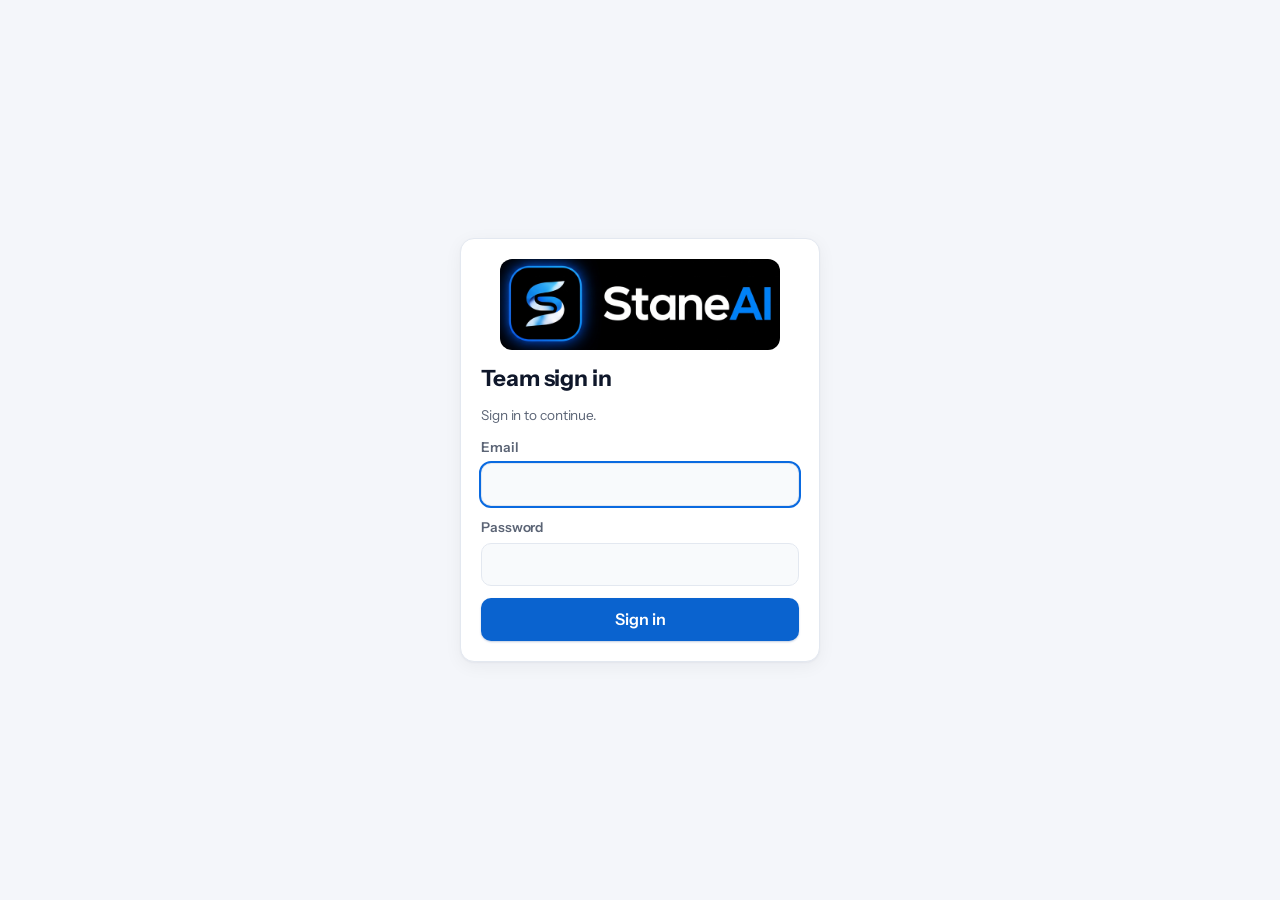
==== commit e6cd7b87: "Prompts: group by category, copy/download a whole category, keep source file name Also bumps asset v" ====
--- a/index.html
+++ b/index.html
@@ -11,9 +11,9 @@
   <link rel="preconnect" href="https://fonts.googleapis.com">
   <link rel="preconnect" href="https://fonts.gstatic.com" crossorigin>
   <link rel="stylesheet" href="https://fonts.googleapis.com/css2?family=Instrument+Sans:wght@400..700&display=swap">
-  <link rel="stylesheet" href="style.css?v=35">
-  <script src="team-key.js?v=35"></script>
-  <script src="auth.js?v=35"></script>
+  <link rel="stylesheet" href="style.css?v=36">
+  <script src="team-key.js?v=36"></script>
+  <script src="auth.js?v=36"></script>
 </head>
 <body>
   <header class="top">
@@ -498,6 +498,7 @@
           <input type="file" id="pmFile" accept=".md,.markdown,.txt,text/markdown,text/plain">
         </label>
         <p class="hint pm-file-hint">Upload a .md file to fill the prompt below. An empty title is taken from the file.</p>
+        <input type="hidden" id="pmSource">
         <label>Prompt
           <textarea id="pmText" rows="8" maxlength="100000" required></textarea>
         </label>
@@ -524,7 +525,7 @@
         <input type="search" id="pmSearch" placeholder="Search prompts…" aria-label="Search prompts">
         <select id="pmFilter" aria-label="Filter by category"></select>
       </div>
-      <ul class="row-list" id="pmList"></ul>
+      <ul class="row-groups" id="pmList"></ul>
       <p class="empty" id="pmEmpty">No prompts saved yet.</p>
     </section>
   </main>
@@ -812,7 +813,7 @@
     </section>
   </main>
 
-  <script src="app.js?v=35"></script>
-  <script src="team.js?v=35"></script>
+  <script src="app.js?v=36"></script>
+  <script src="team.js?v=36"></script>
 </body>
 </html>
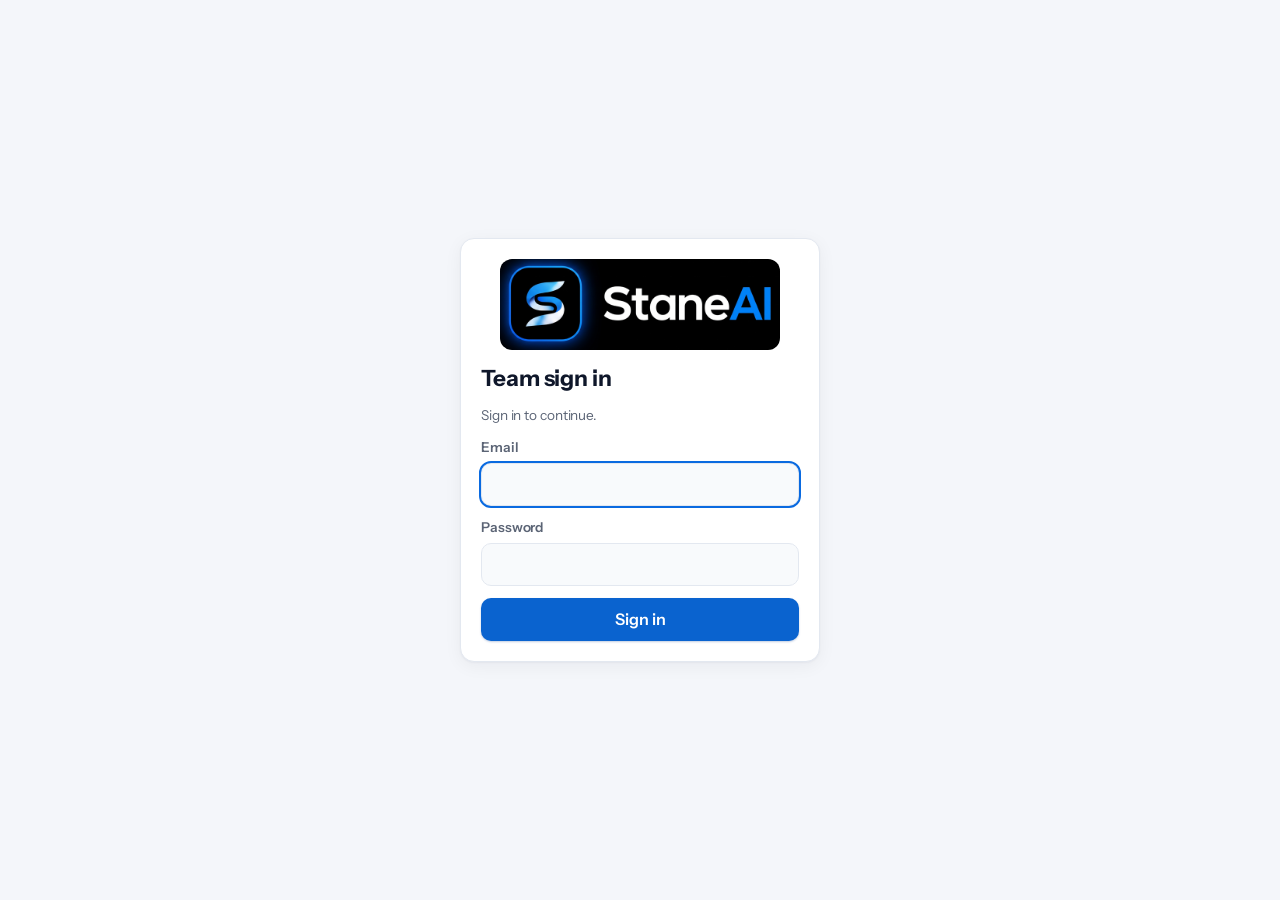
==== commit 932c6e77: "Expenses: optional bill upload (PDF or image) when adding an expense An uploaded bill is stored in t" ====
--- a/index.html
+++ b/index.html
@@ -11,9 +11,9 @@
   <link rel="preconnect" href="https://fonts.googleapis.com">
   <link rel="preconnect" href="https://fonts.gstatic.com" crossorigin>
   <link rel="stylesheet" href="https://fonts.googleapis.com/css2?family=Instrument+Sans:wght@400..700&display=swap">
-  <link rel="stylesheet" href="style.css?v=36">
-  <script src="team-key.js?v=36"></script>
-  <script src="auth.js?v=36"></script>
+  <link rel="stylesheet" href="style.css?v=37">
+  <script src="team-key.js?v=37"></script>
+  <script src="auth.js?v=37"></script>
 </head>
 <body>
   <header class="top">
@@ -741,6 +741,10 @@
           <label>What for
             <input type="text" id="tmExpWhat" maxlength="120" placeholder="e.g. Domain renewal, lunch, ads" required>
           </label>
+          <label>Bill / receipt (optional)
+            <input type="file" id="tmExpFile" accept="application/pdf,.pdf,image/png,image/jpeg,image/webp,.png,.jpg,.jpeg,.webp">
+          </label>
+          <p class="hint">Upload the bill as a PDF or image. If you skip it, the app makes a receipt for you.</p>
           <div class="field-row">
             <label>Paid by
               <select id="tmExpPaidBy">
@@ -813,7 +817,7 @@
     </section>
   </main>
 
-  <script src="app.js?v=36"></script>
-  <script src="team.js?v=36"></script>
+  <script src="app.js?v=37"></script>
+  <script src="team.js?v=37"></script>
 </body>
 </html>
